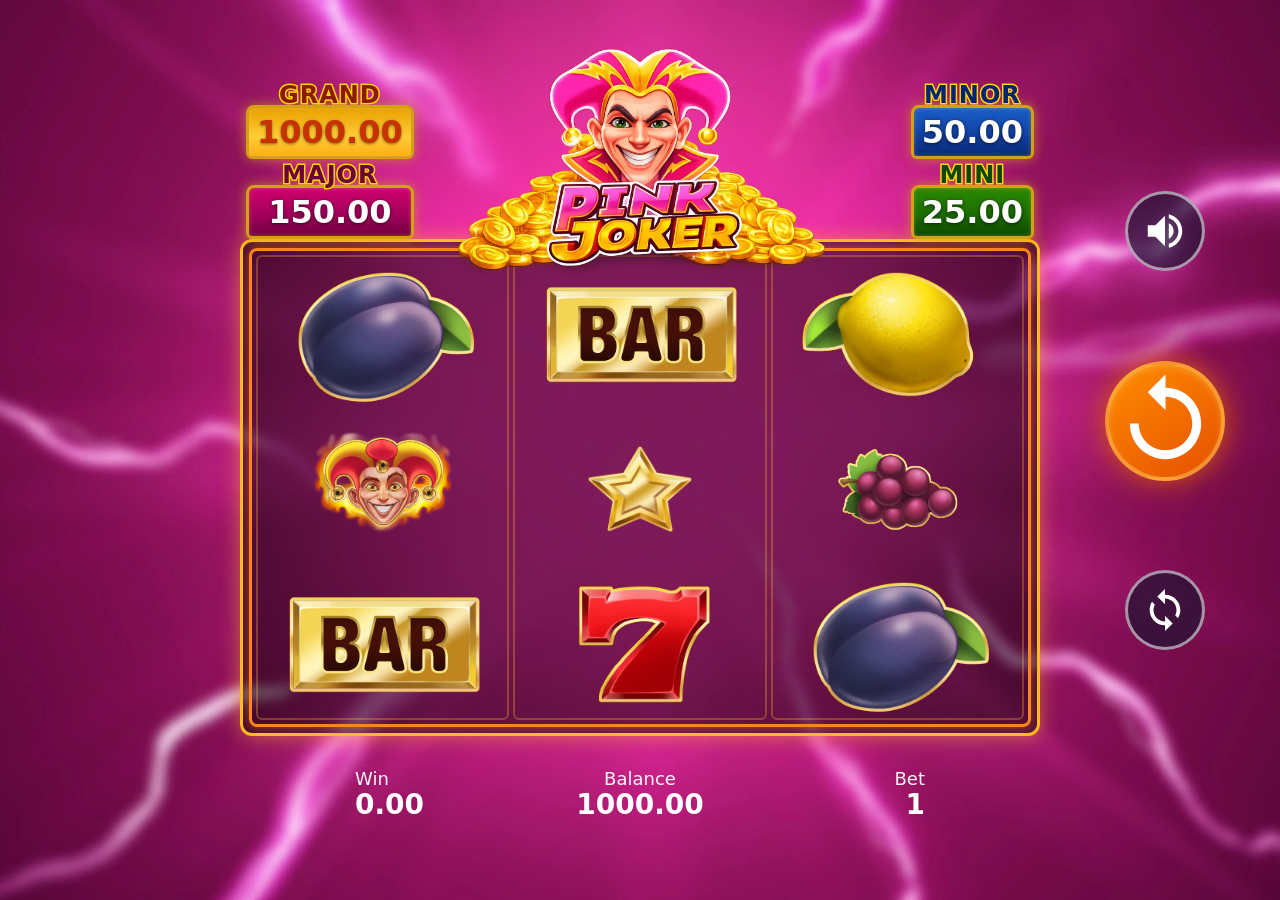
==== docs/index.html @ 160e94be "build game" ====
<!doctype html>
<html lang="en">
	<head>
		<meta charset="UTF-8">
		<meta name="viewport" content="width=device-width, initial-scale=1.0">
		<link rel="shortcut icon" href="./assets/img/favicon.ico">
		<title>Pink Joker</title>
		<script type="module" crossorigin="" src="./js/index.min.js?v=1780409234416"></script>
		<link rel="modulepreload" crossorigin="" href="./js/common.min.js?v=1780409234416">
		<link rel="stylesheet" crossorigin="" href="./css/index.min.css?v=1780409234416">
	</head>
	<body>
		<div class="wrapper">
			<main class="page">
				<div class="page__container">
					<div class="game">
						<!-- Main area: sidebar left + drum + sidebar right -->
						<div class="game__main">
							<!-- Left sidebar -->
							<div class="game__sidebar game__sidebar--left"></div>
							<!-- Drum + Jackpots above it -->
							<div class="game__field">
								<!-- Jackpots top row — same width as drum -->
								<div class="jackpots" id="jackpots">
									<div class="jackpots__wrap">
										<div class="jackpot jackpot--grand">
											<span class="jackpot__label">GRAND</span>
											<span class="jackpot__value">1000.00</span>
										</div>
										<div class="jackpot jackpot--major">
											<span class="jackpot__label">MAJOR</span>
											<span class="jackpot__value">150.00</span>
										</div>
									</div>
									<div class="logo">
										<img alt="Game logo" fetchpriority="high" src="./assets/img/logo.webp">
									</div>
									<div class="jackpots__wrap">
										<div class="jackpot jackpot--minor">
											<span class="jackpot__label">MINOR</span>
											<span class="jackpot__value">50.00</span>
										</div>
										<div class="jackpot jackpot--mini">
											<span class="jackpot__label">MINI</span>
											<span class="jackpot__value">25.00</span>
										</div>
									</div>
								</div>
								<div class="drum">
									<!-- Center win-line highlight overlay -->
									<div class="drum__payline"></div>
									<div class="drum__spinner">
										<div class="drum__column">
											<div class="drum__image">
												<img alt="Icon game" src="./assets/img/icon/icon-1.webp">
											</div>
											<div class="drum__image">
												<img alt="Icon game" src="./assets/img/icon/icon-2.webp">
											</div>
											<div class="drum__image">
												<img alt="Icon game" src="./assets/img/icon/icon-3.webp">
											</div>
										</div>
										<div class="drum__column">
											<div class="drum__image">
												<img alt="Icon game" src="./assets/img/icon/icon-5.webp">
											</div>
											<div class="drum__image">
												<img alt="Icon game" src="./assets/img/icon/icon-6.webp">
											</div>
											<div class="drum__image">
												<img alt="Icon game" src="./assets/img/icon/icon-7.webp">
											</div>
										</div>
										<div class="drum__column">
											<div class="drum__image">
												<img alt="Icon game" src="./assets/img/icon/icon-1.webp">
											</div>
											<div class="drum__image">
												<img alt="Icon game" src="./assets/img/icon/icon-2.webp">
											</div>
											<div class="drum__image">
												<img alt="Icon game" src="./assets/img/icon/icon-3.webp">
											</div>
										</div>
									</div>
								</div>
							</div>
							<!-- Right sidebar -->
							<div class="game__sidebar game__sidebar--right">
								<a href="#" class="side-btn side-btn--sound menu__sound">
									<span class="side-btn__icon side-btn__icon--sound"></span>
								</a>
								<a href="#" class="side-btn side-btn--turbo menu__button-spin">
									<span class="side-btn__icon side-btn__icon--turbo"></span>
								</a>
								<a href="#" class="side-btn side-btn--auto menu__button-auto">
									<span class="side-btn__icon side-btn__icon--auto"></span>
								</a>
							</div>
						</div>
						<!-- Bottom info bar -->
						<div class="menu">
							<div class="menu__info-block">
								<span class="menu__info-label">Win</span>
								<span class="menu__info-value menu__info-win">
									<span class="number">0.00</span>
								</span>
							</div>
							<div class="menu__info-block menu__info-block--center">
								<span class="menu__info-label">Balance</span>
								<span class="menu__info-value menu__info">
									<span class="number">1000.00</span>
								</span>
							</div>
							<div class="menu__info-block">
								<span class="menu__info-label">Bet</span>
								<span class="menu__info-value menu__bet-value">
									<span class="number">1.00n</span>
								</span>
							</div>
							<!-- Hidden element needed by JS for showCTA -->
							<div class="menu__bottom hidden"></div>
						</div>
					</div>
					<div class="popup">
						<div class="popup__overlay"></div>
						<div class="popup__content">
							<div class="popup__inner">
								<h2 class="popup__title">Congratulations!</h2>
								<p class="popup__text">Ready to continue playing?</p>
								<a class="cta-button" href="#">Download Now</a>
							</div>
						</div>
					</div>
				</div>
			</main>
		</div>
		<div class="rotate-overlay">
			<div class="rotate-overlay__content">
				<svg xmlns="http://www.w3.org/2000/svg" viewbox="0 0 24 24" fill="none" stroke="currentColor" stroke-width="1.5">
					<rect x="4" y="2" width="16" height="20" rx="2"></rect>
					<path d="M12 18h.01"></path>
				</svg>
				<p>Please rotate your device to portrait mode</p>
			</div>
		</div>
	</body>
</html>
---- docs/css/index.min.css ----
*{padding:0;margin:0;border:0rem}*,*:before,*:after{box-sizing:border-box}*:before,*:after{display:inline-block}html,body{height:100%}body{line-height:1;scrollbar-gutter:stable;-ms-text-size-adjust:100%;-moz-text-size-adjust:100%;-webkit-text-size-adjust:100%;-webkit-font-smoothing:antialiased;-moz-osx-font-smoothing:grayscale}input,button,textarea{font-family:inherit;font-size:inherit;line-height:inherit;color:inherit;background-color:transparent}input,textarea{width:100%}label{display:inline-block}button,select,option{cursor:pointer}a{display:inline-block;color:inherit;text-decoration:none}ul li{list-style:none}img{max-width:100%;height:auto;vertical-align:middle}h1,h2,h3,h4,h5,h6{font-weight:inherit;font-size:inherit}address{font-style:normal}body{min-width:23.4375rem;color:#000;font-family:system-ui,-apple-system,BlinkMacSystemFont,Segoe UI,Roboto,sans-serif;font-size:1rem;background:#000}[data-fls-scrolllock] body{overflow:hidden;touch-action:none;overscroll-behavior:none}.wrapper{min-height:100%;display:flex;flex-direction:column;overflow:clip}.wrapper>main{flex:1 1 auto}.wrapper>*{min-width:0}.rotate-overlay{display:none;position:fixed;top:0;left:0;width:100%;height:100vh;height:100dvh;z-index:99999;background:#000;align-items:center;justify-content:center}.rotate-overlay__content{display:flex;flex-direction:column;align-items:center;gap:1.5rem;color:#fff;text-align:center;padding:1.25rem}.rotate-overlay__content svg{width:6.25rem;height:6.25rem;animation:rotate-hint 1.5s ease-in-out infinite alternate}.rotate-overlay__content p{font-size:2.5rem;max-width:36rem;line-height:1.4}@keyframes rotate-hint{0%{transform:rotate(0)}to{transform:rotate(-90deg)}}.page{background:linear-gradient(180deg,#3a1a6e,#5a2d91 40%,#6b35a8,#7a3fbf);background:url(../assets/img/bg.webp) center/cover no-repeat;min-height:100vh;min-height:100dvh;display:flex;flex-direction:column}.page__container{display:flex;align-items:center;justify-content:center;flex:1;padding:3.75rem 0 1.25rem}.game{width:100%;height:100vh;height:100dvh;height:100%;display:flex;flex-direction:column;position:relative;z-index:5}.game__main{flex:1;display:grid;grid-template-columns:max(12.5rem,200 / 1440 * 100vw) 1fr max(12.5rem,200 / 1440 * 100vw);gap:0;align-items:stretch;min-height:0}.game__sidebar{display:flex;flex-direction:column;align-items:center;justify-content:center;gap:max(1.25rem,20 / 1440 * 100vw);padding:max(1.25rem,20 / 1440 * 100vw)}.game__sidebar--right{justify-content:space-evenly;padding:max(1rem,16 / 1440 * 100vw) max(0.625rem,10 / 1440 * 100vw)}.game__field{display:flex;flex-direction:column;align-items:center;justify-content:center;padding:0;gap:0}.jackpots{display:flex;align-items:center;justify-content:space-between;row-gap:max(0.625rem,10 / 1440 * 100vw);max-width:50rem;width:100%;padding:0 max(0.375rem,6 / 1440 * 100vw) 0;position:relative}.jackpots__wrap{max-width:100%;display:flex;flex-direction:column;gap:1.625rem}.logo{display:flex;align-items:center;justify-content:center;position:absolute;bottom:-5%;left:50%;max-width:28.75rem;width:100%;height:100%;transform:translate(-50%);z-index:50}.logo img{width:100%;height:auto;display:block}.jackpot{flex:1;display:flex;flex-direction:column;align-items:center;min-width:0;max-width:13.75rem;width:100%;border:max(0.1875rem,3 / 1440 * 100vw) solid #d4a017;border-radius:max(0.5rem,8 / 1440 * 100vw) max(0.5rem,8 / 1440 * 100vw) max(0.375rem,6 / 1440 * 100vw) max(0.375rem,6 / 1440 * 100vw);box-shadow:0 0 max(0.75rem,12 / 1440 * 100vw) #d4a017b3,inset 0 0 max(0.25rem,4 / 1440 * 100vw) #ffd7644d;overflow:visible;position:relative;z-index:100}.jackpot__label{position:absolute;top:-55%;z-index:2;margin-top:max(-0.125rem,-2 / 1440 * 100vw);max-width:6.625rem;width:100%;text-align:center;font-size:max(1.5rem,24 / 1440 * 100vw);font-weight:900;text-transform:uppercase;letter-spacing:max(0.0625rem,1 / 1440 * 100vw);line-height:1.3;white-space:nowrap;color:inherit;-webkit-text-stroke:max(0.1875rem,3 / 1440 * 100vw) #ffd700;paint-order:stroke fill}.jackpot__value{width:100%;text-align:center;font-size:max(2rem,32 / 1440 * 100vw);font-weight:900;line-height:1;padding:max(0.5rem,8 / 1440 * 100vw)}.jackpot--grand{background:linear-gradient(180deg,#e8a000,#ffcd36 60%,#ffad14);justify-self:flex-start}.jackpot--grand .jackpot__label{color:#8b1a00}.jackpot--grand .jackpot__value{color:#c83200;text-shadow:0 max(0.0625rem,1 / 1440 * 100vw) max(0.1875rem,3 / 1440 * 100vw) rgba(0,0,0,.5)}.jackpot--major{background:linear-gradient(180deg,#d0006e,#a0005a 60%,#700040);justify-self:flex-start}.jackpot--major .jackpot__label{color:#6b003a}.jackpot--major .jackpot__value{color:#fff;text-shadow:0 max(0.0625rem,1 / 1440 * 100vw) max(0.25rem,4 / 1440 * 100vw) rgba(0,0,0,.6)}.jackpot--minor{background:linear-gradient(180deg,#1a5ec8,#1040a0 60%,#0a2878);justify-self:flex-end}.jackpot--minor .jackpot__label{color:#00247a}.jackpot--minor .jackpot__value{color:#fff;text-shadow:0 max(0.0625rem,1 / 1440 * 100vw) max(0.25rem,4 / 1440 * 100vw) rgba(0,0,0,.6)}.jackpot--mini{background:linear-gradient(180deg,#2a8a00,#1a6a00 60%,#0e4800);justify-self:flex-end}.jackpot--mini .jackpot__label{color:#0e4800}.jackpot--mini .jackpot__value{color:#fff;text-shadow:0 max(0.0625rem,1 / 1440 * 100vw) max(0.25rem,4 / 1440 * 100vw) rgba(0,0,0,.6)}.side-btn{width:max(5rem,80 / 1440 * 100vw);height:max(5rem,80 / 1440 * 100vw);border-radius:50%;background:#1e1432b3;border:max(0.1875rem,3 / 1440 * 100vw) solid rgba(255,255,255,.55);display:flex;flex-direction:column;align-items:center;justify-content:center;cursor:pointer;transition:all .2s ease;color:#fff;text-decoration:none;flex-shrink:0;position:relative}.side-btn:hover{transform:scale(1.08);border-color:#ffffffd9}.side-btn:active{transform:scale(.93)}.side-btn.disabled{opacity:.4;pointer-events:none}.side-btn__icon{display:block;width:max(2.875rem,46 / 1440 * 100vw);height:max(2.875rem,46 / 1440 * 100vw);background-size:contain;background-repeat:no-repeat;background-position:center}.side-btn__icon--menu{background-image:url("data:image/svg+xml,%3Csvg xmlns='http://www.w3.org/2000/svg' fill='white' viewBox='0 0 24 24'%3E%3Cpath d='M3 18h18v-2H3v2zm0-5h18v-2H3v2zm0-7v2h18V6H3z'/%3E%3C/svg%3E")}.side-btn__icon--sound{background-image:url("data:image/svg+xml,%3Csvg xmlns='http://www.w3.org/2000/svg' fill='white' viewBox='0 0 24 24'%3E%3Cpath d='M3 9v6h4l5 5V4L7 9H3zm13.5 3c0-1.77-1.02-3.29-2.5-4.03v8.05c1.48-.73 2.5-2.25 2.5-4.02zM14 3.23v2.06c2.89.86 5 3.54 5 6.71s-2.11 5.85-5 6.71v2.06c4.01-.91 7-4.49 7-8.77s-2.99-7.86-7-8.77z'/%3E%3C/svg%3E")}.side-btn__icon--auto{background-image:url("data: image/svg+xml, %3Csvg xmlns='http://www.w3.org/2000/svg' fill='white' viewBox='0 0 24 24' %3E%3Cpath d='M12 4V1L8 5l4 4V6c3.31 0 6 2.69 6 6 0 1.01-.25 1.97-.7 2.8l1.46 1.46C19.54 15.03 20 13.57 20 12c0-4.42-3.58-8-8-8zm0 14c-3.31 0-6-2.69-6-6 0-1.01.25-1.97.7-2.8L5.24 7.74C4.46 8.97 4 10.43 4 12c0 4.42 3.58 8 8 8v3l4-4-4-4v3z' /%3E%3C/svg%3E")}.side-btn__icon--turbo{background-image:url("data: image/svg+xml, %3Csvg xmlns='http://www.w3.org/2000/svg' fill='white' viewBox='0 0 24 24' %3E%3Cpath d='M12 4V1L8 5l4 4V6c3.31 0 6 2.69 6 6s-2.69 6-6 6-6-2.69-6-6H4c0 4.42 3.58 8 8 8s8-3.58 8-8-3.58-8-8-8z' /%3E%3C/svg%3E")}.side-btn__icon--settings{background-image:url("data:image/svg+xml,%3Csvg xmlns='http://www.w3.org/2000/svg' fill='white' viewBox='0 0 24 24'%3E%3Cpath d='M12 2C6.48 2 2 6.48 2 12s4.48 10 10 10 10-4.48 10-10S17.52 2 12 2zm0 18c-4.42 0-8-3.58-8-8s3.58-8 8-8 8 3.58 8 8-3.58 8-8 8zm0-14c-3.31 0-6 2.69-6 6s2.69 6 6 6 6-2.69 6-6-2.69-6-6-6zm0 10c-2.21 0-4-1.79-4-4s1.79-4 4-4 4 1.79 4 4-1.79 4-4 4z'/%3E%3C/svg%3E")}.side-btn__icon--play{background-image:url("data:image/svg+xml,%3Csvg xmlns='http://www.w3.org/2000/svg' viewBox='0 0 48 48'%3E%3Ccircle cx='24' cy='24' r='20' fill='none' stroke='white' stroke-width='3'/%3E%3Cpolygon fill='white' points='16,15 16,33 28,24'/%3E%3Cpolygon fill='white' points='26,15 26,33 38,24'/%3E%3C/svg%3E")}.side-btn--turbo{width:max(7.5rem,120 / 1440 * 100vw);height:max(7.5rem,120 / 1440 * 100vw);background:linear-gradient(145deg,#ff8c00,#e65000);border:max(0.25rem,4 / 1440 * 100vw) solid rgba(255,200,100,.5);box-shadow:0 0 max(1.5rem,24 / 1440 * 100vw) #e66400b3,0 0 max(3rem,48 / 1440 * 100vw) #e664004d,inset 0 max(0.1875rem,3 / 1440 * 100vw) max(0.375rem,6 / 1440 * 100vw) #ffc8644d}.side-btn--turbo:hover{box-shadow:0 0 max(2rem,32 / 1440 * 100vw) #ff8c00e6,0 0 max(3.75rem,60 / 1440 * 100vw) #ff8c0066}.side-btn--turbo .side-btn__icon--turbo{margin-top:0.3125rem;width:max(6.875rem,110 / 1440 * 100vw);height:max(6.875rem,110 / 1440 * 100vw)}.side-btn.sound-off .side-btn__icon--sound,.side-btn.menu__sound.sound-off .side-btn__icon--sound{background-image:url("data:image/svg+xml,%3Csvg xmlns='http://www.w3.org/2000/svg' fill='white' viewBox='0 0 24 24'%3E%3Cpath d='M16.5 12c0-1.77-1.02-3.29-2.5-4.03v2.21l2.45 2.45c.03-.2.05-.41.05-.63zm2.5 0c0 .94-.2 1.82-.54 2.64l1.51 1.51C20.63 14.91 21 13.5 21 12c0-4.28-2.99-7.86-7-8.77v2.06c2.89.86 5 3.54 5 6.71zM4.27 3L3 4.27 7.73 9H3v6h4l5 5v-6.73l4.25 4.25c-.67.52-1.42.93-2.25 1.18v2.06c1.38-.31 2.63-.95 3.69-1.81L19.73 21 21 19.73l-9-9L4.27 3zM12 4L9.91 6.09 12 8.18V4z'/%3E%3C/svg%3E")}.side-btn.sound-off,.side-btn.menu__sound.sound-off{opacity:.5}.drum{display:flex;align-items:center;justify-content:center;overflow:hidden;position:relative;max-width:50rem;width:100%;border:max(0.1875rem,3 / 1440 * 100vw) solid #ffb921;box-shadow:0 0 max(1.25rem,20 / 1440 * 100vw) #ffb92180,inset 0 0 max(0.625rem,10 / 1440 * 100vw) #ffb92133;padding:max(0.375rem,6 / 1440 * 100vw) max(0.375rem,6 / 1440 * 100vw);border-radius:max(0.75rem,12 / 1440 * 100vw)}.drum:after{position:absolute;content:"";top:0;left:0;width:100%;height:100%;background-color:#00000080}.drum__spinner{width:100%;height:100%;display:grid;grid-template-columns:repeat(3,1fr);position:relative;z-index:10;border:max(0.1875rem,3 / 1440 * 100vw) solid #fe851c;box-shadow:0 0 max(0.5rem,8 / 1440 * 100vw) #fe851c80;border-radius:max(0.5rem,8 / 1440 * 100vw);gap:max(0.25rem,4 / 1440 * 100vw);padding:max(0.25rem,4 / 1440 * 100vw)}.drum__column{position:relative;overflow:hidden;z-index:10;border:max(0.125rem,2 / 1440 * 100vw) solid rgba(255,185,33,.3);border-radius:max(0.375rem,6 / 1440 * 100vw);height:max(29.0625rem,465 / 1440 * 100vw)}.drum__strip{display:flex;flex-direction:column;will-change:transform;filter:blur(0);transition:filter .3s ease-in-out}.drum__strip.active{filter:blur(0.0625rem)}.drum__image{display:flex;align-items:center;justify-content:center;width:100%;height:max(9.6875rem,155 / 1440 * 100vw);flex-shrink:0;padding:max(0.5rem,8 / 1440 * 100vw);position:relative;z-index:3}.drum__image img{position:relative;z-index:3}.drum__image img{max-width:100%;max-height:100%;width:auto;height:auto;object-fit:contain}.menu{max-width:39.375rem;width:100%;margin:1.25rem auto 0;display:grid;grid-template-columns:1fr 1fr 1fr;align-items:flex-start;padding:max(0.875rem,14 / 1440 * 100vw) max(1.875rem,30 / 1440 * 100vw);color:#fff}.menu__info-block{display:flex;flex-direction:column;align-items:flex-start;gap:max(0.125rem,2 / 1440 * 100vw)}.menu__info-block:nth-child(2){align-items:center}.menu__info-block:nth-child(3){align-items:flex-end}.menu__info-label{font-size:max(1.125rem,18 / 1440 * 100vw);color:#fffffff2;letter-spacing:max(.0.3125rem,.5 / 1440 * 100vw)}.menu__info-value{font-size:max(1.75rem,28 / 1440 * 100vw);font-weight:700;color:#fff;line-height:1.1}.menu__bottom,.menu__bottom.hidden{display:none}.menu__button-spin,.menu__button-auto{transition:opacity .3s ease,filter .3s ease}.bigwin-animation{animation:pulse .3s ease-in-out infinite alternate}.smallwin-animation{animation:pulse .5s ease-in-out 2}@keyframes pulse{0%{box-shadow:0 0 max(0.5rem,8 / 1440 * 100vw) #ffb92180}to{box-shadow:0 0 max(2.5rem,40 / 1440 * 100vw) #ffd700e6,0 0 max(4.375rem,70 / 1440 * 100vw) #ffd70080}}.win-flash{position:absolute;width:max(1.25rem,20 / 1440 * 100vw);height:max(1.25rem,20 / 1440 * 100vw);background:radial-gradient(circle,rgb(255,255,255) 0%,rgba(255,215,0,.8) 50%,transparent 70%);border-radius:50%;pointer-events:none;animation:flash .6s ease-out forwards;z-index:100}@keyframes flash{0%{transform:scale(0);opacity:1}to{transform:scale(3);opacity:0}}.win-line-svg{opacity:0;transition:opacity .3s ease}.win-line-svg.visible{opacity:1}.win-line{fill:none;stroke:#fc0;stroke-width:max(0.375rem,6 / 1440 * 100vw);stroke-linecap:round;stroke-linejoin:round;filter:drop-shadow(0 0 max(0.5rem,8 / 1440 * 100vw) rgba(255,200,0,.8));animation:lineGlow .5s ease-in-out infinite alternate}.win-line-dot{fill:#fff;stroke:#fc0;stroke-width:max(0.1875rem,3 / 1440 * 100vw);filter:drop-shadow(0 0 max(0.375rem,6 / 1440 * 100vw) rgba(255,200,0,.9));animation:dotPulse .4s ease-in-out infinite alternate}@keyframes lineGlow{0%{stroke-width:max(0.3125rem,5 / 1440 * 100vw)}to{stroke-width:max(0.5rem,8 / 1440 * 100vw)}}@keyframes dotPulse{0%{r:6;opacity:.8}to{r:10;opacity:1}}.drum__image.dimmed{filter:brightness(.35);transition:filter .3s ease}.drum__image.winning{animation:wobble .4s ease-in-out infinite;filter:brightness(1.2) drop-shadow(0 0 max(0.625rem,10 / 1440 * 100vw) rgba(255,215,0,.9));z-index:20;position:relative}@keyframes wobble{0%{transform:rotate(0)}25%{transform:rotate(5deg)}50%{transform:rotate(0)}75%{transform:rotate(-5deg)}to{transform:rotate(0)}}.drum__image.win-border-animation{position:relative;z-index:20}.win-border-svg{opacity:0;transition:opacity .3s ease}.win-border-svg.active{opacity:1}@keyframes borderRotate{0%{stroke-dashoffset:0}to{stroke-dashoffset:-800}}@keyframes borderRotate2{0%{stroke-dashoffset:-400}to{stroke-dashoffset:-1200}}.paylines-svg{opacity:0;transition:opacity .3s ease}.paylines-svg.visible{opacity:1}.payline{fill:none;stroke:#ffb921;stroke-width:max(0.3125rem,5 / 1440 * 100vw);stroke-linecap:round;stroke-linejoin:round;filter:drop-shadow(0 0 max(0.25rem,4 / 1440 * 100vw) rgba(0,0,0,.5))}.payline-stroke{fill:none;stroke:#d53404;stroke-width:max(0.5625rem,9 / 1440 * 100vw);stroke-linecap:round;stroke-linejoin:round}.popup{position:fixed;top:0;left:0;width:100%;height:100%;z-index:1000;opacity:0;visibility:hidden;transition:opacity .5s ease,visibility .5s ease}.popup.show{opacity:1;visibility:visible}.popup.show .popup__overlay{opacity:1}.popup.show .popup__content{scale:1;opacity:1}.popup__overlay{position:absolute;inset:0;background:#000000a6;-webkit-backdrop-filter:blur(0.625rem);backdrop-filter:blur(0.625rem);opacity:0;transition:opacity .5s ease}.popup__content{position:absolute;top:50%;left:50%;transform:translate(-50%,-50%);scale:.7;opacity:0;transition:all .5s cubic-bezier(.68,-.55,.265,1.55);z-index:100}.popup__inner{background:linear-gradient(135deg,#9a1875,#ff37e4);border:max(0.25rem,4 / 1440 * 100vw) solid #ffd700;border-radius:max(1.875rem,30 / 1440 * 100vw);padding:max(3.125rem,50 / 1440 * 100vw) max(3.75rem,60 / 1440 * 100vw);text-align:center;box-shadow:0 max(1.25rem,20 / 1440 * 100vw) max(3.75rem,60 / 1440 * 100vw) #ffd7004d;display:flex;flex-direction:column;align-items:center}.popup__title{font-size:max(3rem,48 / 1440 * 100vw);font-weight:700;color:gold;margin-bottom:max(1.25rem,20 / 1440 * 100vw);text-transform:uppercase;letter-spacing:max(0.125rem,2 / 1440 * 100vw)}.popup__text{font-size:max(1.5rem,24 / 1440 * 100vw);font-weight:600;color:#fff;margin-bottom:max(2.5rem,40 / 1440 * 100vw)}.cta-button{background:linear-gradient(135deg,#1a6b1a,#28a428);color:#fff;padding:max(0.9375rem,15 / 1440 * 100vw) max(2.5rem,40 / 1440 * 100vw);font-size:max(1.375rem,22 / 1440 * 100vw);font-weight:700;border-radius:max(0.75rem,12 / 1440 * 100vw);border:max(0.125rem,2 / 1440 * 100vw) solid #6ddc00;text-align:center;animation:ctaPulse 1.5s ease-in-out infinite;text-decoration:none;display:inline-block}@keyframes ctaPulse{0%{transform:scale(1);box-shadow:0 0 #28a428b3}50%{transform:scale(1.05);box-shadow:0 0 1.25rem 0.625rem #28a4284d}to{transform:scale(1);box-shadow:0 0 #28a42800}}.confetti-canvas{position:fixed;inset:0;pointer-events:none;z-index:99;opacity:0;transition:opacity .3s ease}.popup.show .confetti-canvas{opacity:1}.confetti-canvas canvas{display:block}.bonus-coin{position:fixed;width:1.625rem;height:1.625rem;border-radius:50%;background:radial-gradient(circle at 35% 35%,#fff7a0,gold 40%,#b8860b);border:0.125rem solid #f5a623;box-shadow:0 0 0.625rem #ffd700e6,0 0 1.25rem #ffd70066;pointer-events:none;z-index:9999;transform:translate(-50%,-50%);animation:bonusCoinFly .8s cubic-bezier(.4,0,.2,1) forwards}@keyframes bonusCoinFly{0%{transform:translate(-50%,-50%) rotate(0) scale(1.2);opacity:1}80%{opacity:1;transform:translate(calc(-50% + var(--tx)),calc(-50% + var(--ty))) rotate(var(--rotate)) scale(.8)}to{transform:translate(calc(-50% + var(--tx)),calc(-50% + var(--ty))) rotate(var(--rotate)) scale(0);opacity:0}}.balance-flash{animation:balanceFlash .3s ease-out}@keyframes balanceFlash{0%{transform:scale(1);color:#fff}50%{transform:scale(1.25);color:gold;text-shadow:0 0 1rem rgb(255,215,0)}to{transform:scale(1);color:#fff}}@media not (max-width:90em){[class*=__container]{padding-left:0.9375rem}[class*=__container]{padding-right:0.9375rem}}@media (max-width:61.99875em){.game__main{grid-template-columns:max(7.5rem,120 / 1440 * 100vw) 1fr max(7.5rem,120 / 1440 * 100vw)}.game__sidebar{padding:0.625rem}}@media (max-width:47.99875em){.page__container{padding:0 0.9375rem}.game__main{display:flex;flex-direction:column;gap:0.9375rem}.game__sidebar{align-items:center;flex-direction:row}.game__sidebar--right{padding:0.625rem 0.375rem}.jackpots{gap:0.1875rem;padding:0 0.1875rem}.logo{max-width:max(18.75rem,300 / 1440 * 100vw);bottom:0}.jackpot{border-width:0.125rem;border-radius:0.375rem 0.375rem 0.25rem 0.25rem}.jackpot__label{font-size:0.75rem;-webkit-text-stroke:0.09375rem #ffd700}.jackpot__value{font-size:0.875rem;padding:0.5rem 0.25rem 0.375rem}.side-btn{width:3rem;height:3rem;border-width:0.125rem}.side-btn__icon{width:1.75rem;height:1.75rem}.side-btn--turbo{width:4.5rem;height:4.5rem;border-width:0.1875rem}.side-btn--turbo .side-btn__icon--turbo{width:3rem;height:3rem}.drum{padding:0.1875rem;border-width:0.125rem;border-radius:0.5rem}.drum__spinner{border-width:0.125rem;border-radius:0.375rem;gap:0.125rem;padding:0.125rem}.drum__column{height:18.75rem;border-width:0.0625rem;border-radius:0.25rem}.drum__image{height:6.25rem;padding:0}.menu{padding:0.625rem 1rem;margin-top:0}.menu__info-block{gap:0.0625rem}.menu__info-label{font-size:1rem}.menu__info-value{font-size:1.125rem}.win-flash{width:1.25rem;height:1.25rem}.popup__inner{padding:2.5rem 1.875rem;border-radius:1.25rem;border-width:0.1875rem}.popup__title{font-size:1.5rem;margin-bottom:0.9375rem}.popup__text{font-size:1rem;margin-bottom:1.875rem}.cta-button{padding:0.9375rem 1.875rem;font-size:1.125rem;border-radius:0.625rem}}@media (max-height:45em){.game__main{gap:0.3125rem}}@media (orientation:landscape)and (max-height:31.25rem)and (max-width:47.99875em){.wrapper{display:none}.rotate-overlay{display:flex;overflow:hidden;touch-action:none;overscroll-behavior:none}}@media (not (max-width:23.4375em))and (max-width:90em){[class*=__container]{padding-left:clamp(0.9375rem,0.9375rem + 0vw,0.9375rem)}[class*=__container]{padding-right:clamp(0.9375rem,0.9375rem + 0vw,0.9375rem)}}@media (max-width:23.4375em){[class*=__container]{padding-left:0.9375rem}[class*=__container]{padding-right:0.9375rem}}
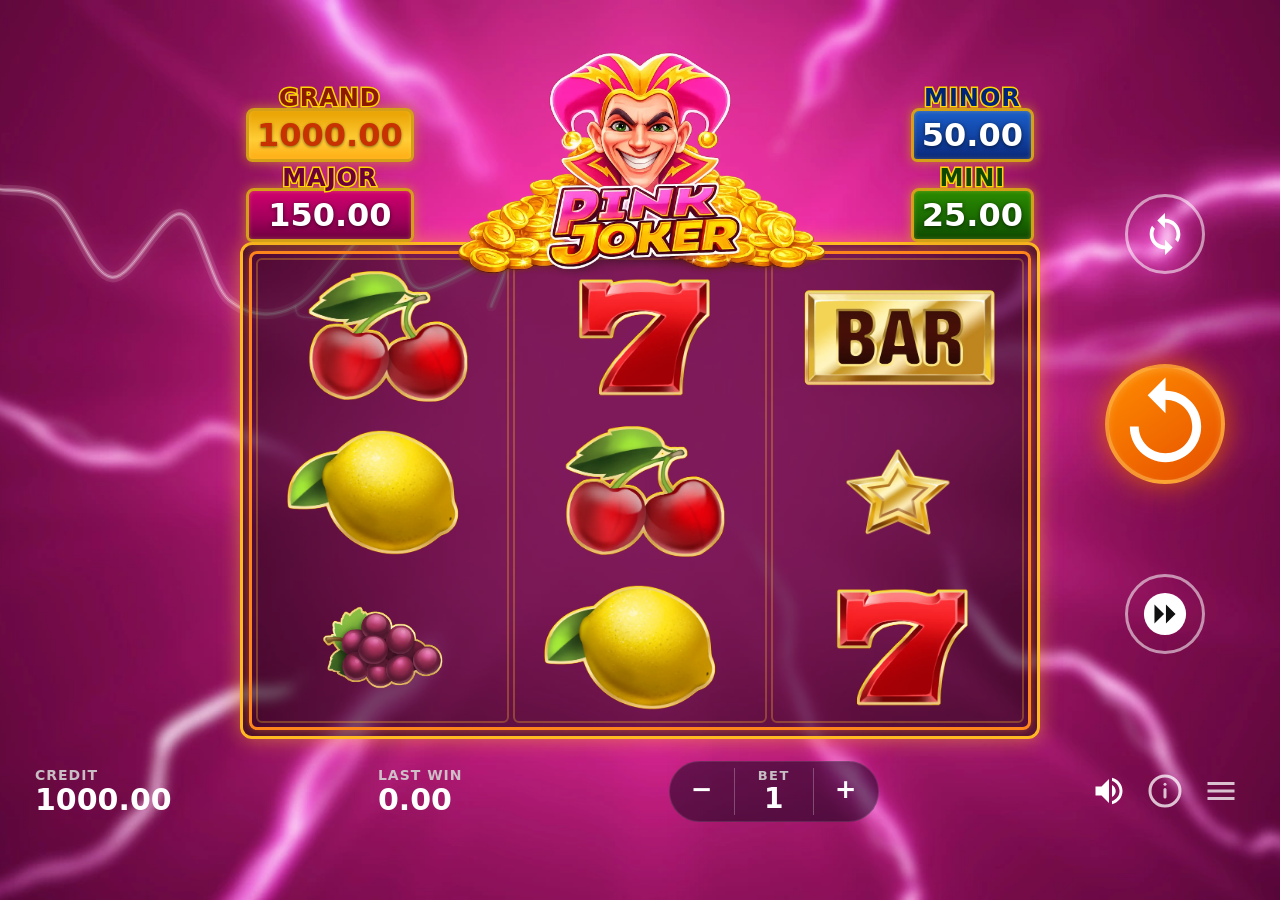
==== commit 8cf286da: "fix after test" ====
--- a/docs/index.html
+++ b/docs/index.html
@@ -5,9 +5,9 @@
 		<meta name="viewport" content="width=device-width, initial-scale=1.0">
 		<link rel="shortcut icon" href="./assets/img/favicon.ico">
 		<title>Pink Joker</title>
-		<script type="module" crossorigin="" src="./js/index.min.js?v=1780409234416"></script>
-		<link rel="modulepreload" crossorigin="" href="./js/common.min.js?v=1780409234416">
-		<link rel="stylesheet" crossorigin="" href="./css/index.min.css?v=1780409234416">
+		<script type="module" crossorigin="" src="./js/index.min.js?v=1780492502734"></script>
+		<link rel="modulepreload" crossorigin="" href="./js/common.min.js?v=1780492502734">
+		<link rel="stylesheet" crossorigin="" href="./css/index.min.css?v=1780492502734">
 	</head>
 	<body>
 		<div class="wrapper">
@@ -88,36 +88,51 @@
 							</div>
 							<!-- Right sidebar -->
 							<div class="game__sidebar game__sidebar--right">
-								<a href="#" class="side-btn side-btn--sound menu__sound">
-									<span class="side-btn__icon side-btn__icon--sound"></span>
+								<a href="#" class="side-btn side-btn--autoplay menu__button-autoplay">
+									<span class="side-btn__icon side-btn__icon--autoplay"></span>
 								</a>
 								<a href="#" class="side-btn side-btn--turbo menu__button-spin">
 									<span class="side-btn__icon side-btn__icon--turbo"></span>
 								</a>
-								<a href="#" class="side-btn side-btn--auto menu__button-auto">
-									<span class="side-btn__icon side-btn__icon--auto"></span>
+								<a href="#" class="side-btn side-btn--fast menu__button-auto">
+									<span class="side-btn__icon side-btn__icon--fast"></span>
 								</a>
 							</div>
 						</div>
 						<!-- Bottom info bar -->
 						<div class="menu">
 							<div class="menu__info-block">
-								<span class="menu__info-label">Win</span>
+								<span class="menu__info-label">CREDIT</span>
+								<span class="menu__info-value menu__info">
+									<span class="number">1000.00</span>
+								</span>
+							</div>
+							<div class="menu__info-block last-win" data-fls-dynamic=".game__main, 767.98, first">
+								<span class="menu__info-label">LAST WIN</span>
 								<span class="menu__info-value menu__info-win">
 									<span class="number">0.00</span>
 								</span>
 							</div>
-							<div class="menu__info-block menu__info-block--center">
-								<span class="menu__info-label">Balance</span>
-								<span class="menu__info-value menu__info">
-									<span class="number">1000.00</span>
-								</span>
+							<div class="menu__bet-control" data-fls-dynamic=".game__main, 767.98, last">
+								<button class="menu__bet-arrow menu__button-arrow reduce" aria-label="Decrease bet">−</button>
+								<div class="menu__bet-center">
+									<span class="menu__info-label">BET</span>
+									<span class="menu__info-value menu__bet-value">
+										<span class="number">1.00</span>
+									</span>
+								</div>
+								<button class="menu__bet-arrow menu__button-arrow increase" aria-label="Increase bet">+</button>
 							</div>
-							<div class="menu__info-block">
-								<span class="menu__info-label">Bet</span>
-								<span class="menu__info-value menu__bet-value">
-									<span class="number">1.00n</span>
-								</span>
+							<div class="menu__actions">
+								<a href="#" class="menu__sound-btn menu__sound side-btn side-btn--sound">
+									<span class="side-btn__icon side-btn__icon--sound"></span>
+								</a>
+								<button class="menu__action-btn" disabled aria-label="Info">
+									<span class="menu__action-icon menu__action-icon--info"></span>
+								</button>
+								<button class="menu__action-btn" disabled aria-label="Menu">
+									<span class="menu__action-icon menu__action-icon--hamburger"></span>
+								</button>
 							</div>
 							<!-- Hidden element needed by JS for showCTA -->
 							<div class="menu__bottom hidden"></div>
--- a/docs/css/index.min.css
+++ b/docs/css/index.min.css
@@ -1 +1 @@
-*{padding:0;margin:0;border:0rem}*,*:before,*:after{box-sizing:border-box}*:before,*:after{display:inline-block}html,body{height:100%}body{line-height:1;scrollbar-gutter:stable;-ms-text-size-adjust:100%;-moz-text-size-adjust:100%;-webkit-text-size-adjust:100%;-webkit-font-smoothing:antialiased;-moz-osx-font-smoothing:grayscale}input,button,textarea{font-family:inherit;font-size:inherit;line-height:inherit;color:inherit;background-color:transparent}input,textarea{width:100%}label{display:inline-block}button,select,option{cursor:pointer}a{display:inline-block;color:inherit;text-decoration:none}ul li{list-style:none}img{max-width:100%;height:auto;vertical-align:middle}h1,h2,h3,h4,h5,h6{font-weight:inherit;font-size:inherit}address{font-style:normal}body{min-width:23.4375rem;color:#000;font-family:system-ui,-apple-system,BlinkMacSystemFont,Segoe UI,Roboto,sans-serif;font-size:1rem;background:#000}[data-fls-scrolllock] body{overflow:hidden;touch-action:none;overscroll-behavior:none}.wrapper{min-height:100%;display:flex;flex-direction:column;overflow:clip}.wrapper>main{flex:1 1 auto}.wrapper>*{min-width:0}.rotate-overlay{display:none;position:fixed;top:0;left:0;width:100%;height:100vh;height:100dvh;z-index:99999;background:#000;align-items:center;justify-content:center}.rotate-overlay__content{display:flex;flex-direction:column;align-items:center;gap:1.5rem;color:#fff;text-align:center;padding:1.25rem}.rotate-overlay__content svg{width:6.25rem;height:6.25rem;animation:rotate-hint 1.5s ease-in-out infinite alternate}.rotate-overlay__content p{font-size:2.5rem;max-width:36rem;line-height:1.4}@keyframes rotate-hint{0%{transform:rotate(0)}to{transform:rotate(-90deg)}}.page{background:linear-gradient(180deg,#3a1a6e,#5a2d91 40%,#6b35a8,#7a3fbf);background:url(../assets/img/bg.webp) center/cover no-repeat;min-height:100vh;min-height:100dvh;display:flex;flex-direction:column}.page__container{display:flex;align-items:center;justify-content:center;flex:1;padding:3.75rem 0 1.25rem}.game{width:100%;height:100vh;height:100dvh;height:100%;display:flex;flex-direction:column;position:relative;z-index:5}.game__main{flex:1;display:grid;grid-template-columns:max(12.5rem,200 / 1440 * 100vw) 1fr max(12.5rem,200 / 1440 * 100vw);gap:0;align-items:stretch;min-height:0}.game__sidebar{display:flex;flex-direction:column;align-items:center;justify-content:center;gap:max(1.25rem,20 / 1440 * 100vw);padding:max(1.25rem,20 / 1440 * 100vw)}.game__sidebar--right{justify-content:space-evenly;padding:max(1rem,16 / 1440 * 100vw) max(0.625rem,10 / 1440 * 100vw)}.game__field{display:flex;flex-direction:column;align-items:center;justify-content:center;padding:0;gap:0}.jackpots{display:flex;align-items:center;justify-content:space-between;row-gap:max(0.625rem,10 / 1440 * 100vw);max-width:50rem;width:100%;padding:0 max(0.375rem,6 / 1440 * 100vw) 0;position:relative}.jackpots__wrap{max-width:100%;display:flex;flex-direction:column;gap:1.625rem}.logo{display:flex;align-items:center;justify-content:center;position:absolute;bottom:-5%;left:50%;max-width:28.75rem;width:100%;height:100%;transform:translate(-50%);z-index:50}.logo img{width:100%;height:auto;display:block}.jackpot{flex:1;display:flex;flex-direction:column;align-items:center;min-width:0;max-width:13.75rem;width:100%;border:max(0.1875rem,3 / 1440 * 100vw) solid #d4a017;border-radius:max(0.5rem,8 / 1440 * 100vw) max(0.5rem,8 / 1440 * 100vw) max(0.375rem,6 / 1440 * 100vw) max(0.375rem,6 / 1440 * 100vw);box-shadow:0 0 max(0.75rem,12 / 1440 * 100vw) #d4a017b3,inset 0 0 max(0.25rem,4 / 1440 * 100vw) #ffd7644d;overflow:visible;position:relative;z-index:100}.jackpot__label{position:absolute;top:-55%;z-index:2;margin-top:max(-0.125rem,-2 / 1440 * 100vw);max-width:6.625rem;width:100%;text-align:center;font-size:max(1.5rem,24 / 1440 * 100vw);font-weight:900;text-transform:uppercase;letter-spacing:max(0.0625rem,1 / 1440 * 100vw);line-height:1.3;white-space:nowrap;color:inherit;-webkit-text-stroke:max(0.1875rem,3 / 1440 * 100vw) #ffd700;paint-order:stroke fill}.jackpot__value{width:100%;text-align:center;font-size:max(2rem,32 / 1440 * 100vw);font-weight:900;line-height:1;padding:max(0.5rem,8 / 1440 * 100vw)}.jackpot--grand{background:linear-gradient(180deg,#e8a000,#ffcd36 60%,#ffad14);justify-self:flex-start}.jackpot--grand .jackpot__label{color:#8b1a00}.jackpot--grand .jackpot__value{color:#c83200;text-shadow:0 max(0.0625rem,1 / 1440 * 100vw) max(0.1875rem,3 / 1440 * 100vw) rgba(0,0,0,.5)}.jackpot--major{background:linear-gradient(180deg,#d0006e,#a0005a 60%,#700040);justify-self:flex-start}.jackpot--major .jackpot__label{color:#6b003a}.jackpot--major .jackpot__value{color:#fff;text-shadow:0 max(0.0625rem,1 / 1440 * 100vw) max(0.25rem,4 / 1440 * 100vw) rgba(0,0,0,.6)}.jackpot--minor{background:linear-gradient(180deg,#1a5ec8,#1040a0 60%,#0a2878);justify-self:flex-end}.jackpot--minor .jackpot__label{color:#00247a}.jackpot--minor .jackpot__value{color:#fff;text-shadow:0 max(0.0625rem,1 / 1440 * 100vw) max(0.25rem,4 / 1440 * 100vw) rgba(0,0,0,.6)}.jackpot--mini{background:linear-gradient(180deg,#2a8a00,#1a6a00 60%,#0e4800);justify-self:flex-end}.jackpot--mini .jackpot__label{color:#0e4800}.jackpot--mini .jackpot__value{color:#fff;text-shadow:0 max(0.0625rem,1 / 1440 * 100vw) max(0.25rem,4 / 1440 * 100vw) rgba(0,0,0,.6)}.side-btn{width:max(5rem,80 / 1440 * 100vw);height:max(5rem,80 / 1440 * 100vw);border-radius:50%;background:#1e1432b3;border:max(0.1875rem,3 / 1440 * 100vw) solid rgba(255,255,255,.55);display:flex;flex-direction:column;align-items:center;justify-content:center;cursor:pointer;transition:all .2s ease;color:#fff;text-decoration:none;flex-shrink:0;position:relative}.side-btn:hover{transform:scale(1.08);border-color:#ffffffd9}.side-btn:active{transform:scale(.93)}.side-btn.disabled{opacity:.4;pointer-events:none}.side-btn__icon{display:block;width:max(2.875rem,46 / 1440 * 100vw);height:max(2.875rem,46 / 1440 * 100vw);background-size:contain;background-repeat:no-repeat;background-position:center}.side-btn__icon--menu{background-image:url("data:image/svg+xml,%3Csvg xmlns='http://www.w3.org/2000/svg' fill='white' viewBox='0 0 24 24'%3E%3Cpath d='M3 18h18v-2H3v2zm0-5h18v-2H3v2zm0-7v2h18V6H3z'/%3E%3C/svg%3E")}.side-btn__icon--sound{background-image:url("data:image/svg+xml,%3Csvg xmlns='http://www.w3.org/2000/svg' fill='white' viewBox='0 0 24 24'%3E%3Cpath d='M3 9v6h4l5 5V4L7 9H3zm13.5 3c0-1.77-1.02-3.29-2.5-4.03v8.05c1.48-.73 2.5-2.25 2.5-4.02zM14 3.23v2.06c2.89.86 5 3.54 5 6.71s-2.11 5.85-5 6.71v2.06c4.01-.91 7-4.49 7-8.77s-2.99-7.86-7-8.77z'/%3E%3C/svg%3E")}.side-btn__icon--auto{background-image:url("data: image/svg+xml, %3Csvg xmlns='http://www.w3.org/2000/svg' fill='white' viewBox='0 0 24 24' %3E%3Cpath d='M12 4V1L8 5l4 4V6c3.31 0 6 2.69 6 6 0 1.01-.25 1.97-.7 2.8l1.46 1.46C19.54 15.03 20 13.57 20 12c0-4.42-3.58-8-8-8zm0 14c-3.31 0-6-2.69-6-6 0-1.01.25-1.97.7-2.8L5.24 7.74C4.46 8.97 4 10.43 4 12c0 4.42 3.58 8 8 8v3l4-4-4-4v3z' /%3E%3C/svg%3E")}.side-btn__icon--turbo{background-image:url("data: image/svg+xml, %3Csvg xmlns='http://www.w3.org/2000/svg' fill='white' viewBox='0 0 24 24' %3E%3Cpath d='M12 4V1L8 5l4 4V6c3.31 0 6 2.69 6 6s-2.69 6-6 6-6-2.69-6-6H4c0 4.42 3.58 8 8 8s8-3.58 8-8-3.58-8-8-8z' /%3E%3C/svg%3E")}.side-btn__icon--settings{background-image:url("data:image/svg+xml,%3Csvg xmlns='http://www.w3.org/2000/svg' fill='white' viewBox='0 0 24 24'%3E%3Cpath d='M12 2C6.48 2 2 6.48 2 12s4.48 10 10 10 10-4.48 10-10S17.52 2 12 2zm0 18c-4.42 0-8-3.58-8-8s3.58-8 8-8 8 3.58 8 8-3.58 8-8 8zm0-14c-3.31 0-6 2.69-6 6s2.69 6 6 6 6-2.69 6-6-2.69-6-6-6zm0 10c-2.21 0-4-1.79-4-4s1.79-4 4-4 4 1.79 4 4-1.79 4-4 4z'/%3E%3C/svg%3E")}.side-btn__icon--play{background-image:url("data:image/svg+xml,%3Csvg xmlns='http://www.w3.org/2000/svg' viewBox='0 0 48 48'%3E%3Ccircle cx='24' cy='24' r='20' fill='none' stroke='white' stroke-width='3'/%3E%3Cpolygon fill='white' points='16,15 16,33 28,24'/%3E%3Cpolygon fill='white' points='26,15 26,33 38,24'/%3E%3C/svg%3E")}.side-btn--turbo{width:max(7.5rem,120 / 1440 * 100vw);height:max(7.5rem,120 / 1440 * 100vw);background:linear-gradient(145deg,#ff8c00,#e65000);border:max(0.25rem,4 / 1440 * 100vw) solid rgba(255,200,100,.5);box-shadow:0 0 max(1.5rem,24 / 1440 * 100vw) #e66400b3,0 0 max(3rem,48 / 1440 * 100vw) #e664004d,inset 0 max(0.1875rem,3 / 1440 * 100vw) max(0.375rem,6 / 1440 * 100vw) #ffc8644d}.side-btn--turbo:hover{box-shadow:0 0 max(2rem,32 / 1440 * 100vw) #ff8c00e6,0 0 max(3.75rem,60 / 1440 * 100vw) #ff8c0066}.side-btn--turbo .side-btn__icon--turbo{margin-top:0.3125rem;width:max(6.875rem,110 / 1440 * 100vw);height:max(6.875rem,110 / 1440 * 100vw)}.side-btn.sound-off .side-btn__icon--sound,.side-btn.menu__sound.sound-off .side-btn__icon--sound{background-image:url("data:image/svg+xml,%3Csvg xmlns='http://www.w3.org/2000/svg' fill='white' viewBox='0 0 24 24'%3E%3Cpath d='M16.5 12c0-1.77-1.02-3.29-2.5-4.03v2.21l2.45 2.45c.03-.2.05-.41.05-.63zm2.5 0c0 .94-.2 1.82-.54 2.64l1.51 1.51C20.63 14.91 21 13.5 21 12c0-4.28-2.99-7.86-7-8.77v2.06c2.89.86 5 3.54 5 6.71zM4.27 3L3 4.27 7.73 9H3v6h4l5 5v-6.73l4.25 4.25c-.67.52-1.42.93-2.25 1.18v2.06c1.38-.31 2.63-.95 3.69-1.81L19.73 21 21 19.73l-9-9L4.27 3zM12 4L9.91 6.09 12 8.18V4z'/%3E%3C/svg%3E")}.side-btn.sound-off,.side-btn.menu__sound.sound-off{opacity:.5}.drum{display:flex;align-items:center;justify-content:center;overflow:hidden;position:relative;max-width:50rem;width:100%;border:max(0.1875rem,3 / 1440 * 100vw) solid #ffb921;box-shadow:0 0 max(1.25rem,20 / 1440 * 100vw) #ffb92180,inset 0 0 max(0.625rem,10 / 1440 * 100vw) #ffb92133;padding:max(0.375rem,6 / 1440 * 100vw) max(0.375rem,6 / 1440 * 100vw);border-radius:max(0.75rem,12 / 1440 * 100vw)}.drum:after{position:absolute;content:"";top:0;left:0;width:100%;height:100%;background-color:#00000080}.drum__spinner{width:100%;height:100%;display:grid;grid-template-columns:repeat(3,1fr);position:relative;z-index:10;border:max(0.1875rem,3 / 1440 * 100vw) solid #fe851c;box-shadow:0 0 max(0.5rem,8 / 1440 * 100vw) #fe851c80;border-radius:max(0.5rem,8 / 1440 * 100vw);gap:max(0.25rem,4 / 1440 * 100vw);padding:max(0.25rem,4 / 1440 * 100vw)}.drum__column{position:relative;overflow:hidden;z-index:10;border:max(0.125rem,2 / 1440 * 100vw) solid rgba(255,185,33,.3);border-radius:max(0.375rem,6 / 1440 * 100vw);height:max(29.0625rem,465 / 1440 * 100vw)}.drum__strip{display:flex;flex-direction:column;will-change:transform;filter:blur(0);transition:filter .3s ease-in-out}.drum__strip.active{filter:blur(0.0625rem)}.drum__image{display:flex;align-items:center;justify-content:center;width:100%;height:max(9.6875rem,155 / 1440 * 100vw);flex-shrink:0;padding:max(0.5rem,8 / 1440 * 100vw);position:relative;z-index:3}.drum__image img{position:relative;z-index:3}.drum__image img{max-width:100%;max-height:100%;width:auto;height:auto;object-fit:contain}.menu{max-width:39.375rem;width:100%;margin:1.25rem auto 0;display:grid;grid-template-columns:1fr 1fr 1fr;align-items:flex-start;padding:max(0.875rem,14 / 1440 * 100vw) max(1.875rem,30 / 1440 * 100vw);color:#fff}.menu__info-block{display:flex;flex-direction:column;align-items:flex-start;gap:max(0.125rem,2 / 1440 * 100vw)}.menu__info-block:nth-child(2){align-items:center}.menu__info-block:nth-child(3){align-items:flex-end}.menu__info-label{font-size:max(1.125rem,18 / 1440 * 100vw);color:#fffffff2;letter-spacing:max(.0.3125rem,.5 / 1440 * 100vw)}.menu__info-value{font-size:max(1.75rem,28 / 1440 * 100vw);font-weight:700;color:#fff;line-height:1.1}.menu__bottom,.menu__bottom.hidden{display:none}.menu__button-spin,.menu__button-auto{transition:opacity .3s ease,filter .3s ease}.bigwin-animation{animation:pulse .3s ease-in-out infinite alternate}.smallwin-animation{animation:pulse .5s ease-in-out 2}@keyframes pulse{0%{box-shadow:0 0 max(0.5rem,8 / 1440 * 100vw) #ffb92180}to{box-shadow:0 0 max(2.5rem,40 / 1440 * 100vw) #ffd700e6,0 0 max(4.375rem,70 / 1440 * 100vw) #ffd70080}}.win-flash{position:absolute;width:max(1.25rem,20 / 1440 * 100vw);height:max(1.25rem,20 / 1440 * 100vw);background:radial-gradient(circle,rgb(255,255,255) 0%,rgba(255,215,0,.8) 50%,transparent 70%);border-radius:50%;pointer-events:none;animation:flash .6s ease-out forwards;z-index:100}@keyframes flash{0%{transform:scale(0);opacity:1}to{transform:scale(3);opacity:0}}.win-line-svg{opacity:0;transition:opacity .3s ease}.win-line-svg.visible{opacity:1}.win-line{fill:none;stroke:#fc0;stroke-width:max(0.375rem,6 / 1440 * 100vw);stroke-linecap:round;stroke-linejoin:round;filter:drop-shadow(0 0 max(0.5rem,8 / 1440 * 100vw) rgba(255,200,0,.8));animation:lineGlow .5s ease-in-out infinite alternate}.win-line-dot{fill:#fff;stroke:#fc0;stroke-width:max(0.1875rem,3 / 1440 * 100vw);filter:drop-shadow(0 0 max(0.375rem,6 / 1440 * 100vw) rgba(255,200,0,.9));animation:dotPulse .4s ease-in-out infinite alternate}@keyframes lineGlow{0%{stroke-width:max(0.3125rem,5 / 1440 * 100vw)}to{stroke-width:max(0.5rem,8 / 1440 * 100vw)}}@keyframes dotPulse{0%{r:6;opacity:.8}to{r:10;opacity:1}}.drum__image.dimmed{filter:brightness(.35);transition:filter .3s ease}.drum__image.winning{animation:wobble .4s ease-in-out infinite;filter:brightness(1.2) drop-shadow(0 0 max(0.625rem,10 / 1440 * 100vw) rgba(255,215,0,.9));z-index:20;position:relative}@keyframes wobble{0%{transform:rotate(0)}25%{transform:rotate(5deg)}50%{transform:rotate(0)}75%{transform:rotate(-5deg)}to{transform:rotate(0)}}.drum__image.win-border-animation{position:relative;z-index:20}.win-border-svg{opacity:0;transition:opacity .3s ease}.win-border-svg.active{opacity:1}@keyframes borderRotate{0%{stroke-dashoffset:0}to{stroke-dashoffset:-800}}@keyframes borderRotate2{0%{stroke-dashoffset:-400}to{stroke-dashoffset:-1200}}.paylines-svg{opacity:0;transition:opacity .3s ease}.paylines-svg.visible{opacity:1}.payline{fill:none;stroke:#ffb921;stroke-width:max(0.3125rem,5 / 1440 * 100vw);stroke-linecap:round;stroke-linejoin:round;filter:drop-shadow(0 0 max(0.25rem,4 / 1440 * 100vw) rgba(0,0,0,.5))}.payline-stroke{fill:none;stroke:#d53404;stroke-width:max(0.5625rem,9 / 1440 * 100vw);stroke-linecap:round;stroke-linejoin:round}.popup{position:fixed;top:0;left:0;width:100%;height:100%;z-index:1000;opacity:0;visibility:hidden;transition:opacity .5s ease,visibility .5s ease}.popup.show{opacity:1;visibility:visible}.popup.show .popup__overlay{opacity:1}.popup.show .popup__content{scale:1;opacity:1}.popup__overlay{position:absolute;inset:0;background:#000000a6;-webkit-backdrop-filter:blur(0.625rem);backdrop-filter:blur(0.625rem);opacity:0;transition:opacity .5s ease}.popup__content{position:absolute;top:50%;left:50%;transform:translate(-50%,-50%);scale:.7;opacity:0;transition:all .5s cubic-bezier(.68,-.55,.265,1.55);z-index:100}.popup__inner{background:linear-gradient(135deg,#9a1875,#ff37e4);border:max(0.25rem,4 / 1440 * 100vw) solid #ffd700;border-radius:max(1.875rem,30 / 1440 * 100vw);padding:max(3.125rem,50 / 1440 * 100vw) max(3.75rem,60 / 1440 * 100vw);text-align:center;box-shadow:0 max(1.25rem,20 / 1440 * 100vw) max(3.75rem,60 / 1440 * 100vw) #ffd7004d;display:flex;flex-direction:column;align-items:center}.popup__title{font-size:max(3rem,48 / 1440 * 100vw);font-weight:700;color:gold;margin-bottom:max(1.25rem,20 / 1440 * 100vw);text-transform:uppercase;letter-spacing:max(0.125rem,2 / 1440 * 100vw)}.popup__text{font-size:max(1.5rem,24 / 1440 * 100vw);font-weight:600;color:#fff;margin-bottom:max(2.5rem,40 / 1440 * 100vw)}.cta-button{background:linear-gradient(135deg,#1a6b1a,#28a428);color:#fff;padding:max(0.9375rem,15 / 1440 * 100vw) max(2.5rem,40 / 1440 * 100vw);font-size:max(1.375rem,22 / 1440 * 100vw);font-weight:700;border-radius:max(0.75rem,12 / 1440 * 100vw);border:max(0.125rem,2 / 1440 * 100vw) solid #6ddc00;text-align:center;animation:ctaPulse 1.5s ease-in-out infinite;text-decoration:none;display:inline-block}@keyframes ctaPulse{0%{transform:scale(1);box-shadow:0 0 #28a428b3}50%{transform:scale(1.05);box-shadow:0 0 1.25rem 0.625rem #28a4284d}to{transform:scale(1);box-shadow:0 0 #28a42800}}.confetti-canvas{position:fixed;inset:0;pointer-events:none;z-index:99;opacity:0;transition:opacity .3s ease}.popup.show .confetti-canvas{opacity:1}.confetti-canvas canvas{display:block}.bonus-coin{position:fixed;width:1.625rem;height:1.625rem;border-radius:50%;background:radial-gradient(circle at 35% 35%,#fff7a0,gold 40%,#b8860b);border:0.125rem solid #f5a623;box-shadow:0 0 0.625rem #ffd700e6,0 0 1.25rem #ffd70066;pointer-events:none;z-index:9999;transform:translate(-50%,-50%);animation:bonusCoinFly .8s cubic-bezier(.4,0,.2,1) forwards}@keyframes bonusCoinFly{0%{transform:translate(-50%,-50%) rotate(0) scale(1.2);opacity:1}80%{opacity:1;transform:translate(calc(-50% + var(--tx)),calc(-50% + var(--ty))) rotate(var(--rotate)) scale(.8)}to{transform:translate(calc(-50% + var(--tx)),calc(-50% + var(--ty))) rotate(var(--rotate)) scale(0);opacity:0}}.balance-flash{animation:balanceFlash .3s ease-out}@keyframes balanceFlash{0%{transform:scale(1);color:#fff}50%{transform:scale(1.25);color:gold;text-shadow:0 0 1rem rgb(255,215,0)}to{transform:scale(1);color:#fff}}@media not (max-width:90em){[class*=__container]{padding-left:0.9375rem}[class*=__container]{padding-right:0.9375rem}}@media (max-width:61.99875em){.game__main{grid-template-columns:max(7.5rem,120 / 1440 * 100vw) 1fr max(7.5rem,120 / 1440 * 100vw)}.game__sidebar{padding:0.625rem}}@media (max-width:47.99875em){.page__container{padding:0 0.9375rem}.game__main{display:flex;flex-direction:column;gap:0.9375rem}.game__sidebar{align-items:center;flex-direction:row}.game__sidebar--right{padding:0.625rem 0.375rem}.jackpots{gap:0.1875rem;padding:0 0.1875rem}.logo{max-width:max(18.75rem,300 / 1440 * 100vw);bottom:0}.jackpot{border-width:0.125rem;border-radius:0.375rem 0.375rem 0.25rem 0.25rem}.jackpot__label{font-size:0.75rem;-webkit-text-stroke:0.09375rem #ffd700}.jackpot__value{font-size:0.875rem;padding:0.5rem 0.25rem 0.375rem}.side-btn{width:3rem;height:3rem;border-width:0.125rem}.side-btn__icon{width:1.75rem;height:1.75rem}.side-btn--turbo{width:4.5rem;height:4.5rem;border-width:0.1875rem}.side-btn--turbo .side-btn__icon--turbo{width:3rem;height:3rem}.drum{padding:0.1875rem;border-width:0.125rem;border-radius:0.5rem}.drum__spinner{border-width:0.125rem;border-radius:0.375rem;gap:0.125rem;padding:0.125rem}.drum__column{height:18.75rem;border-width:0.0625rem;border-radius:0.25rem}.drum__image{height:6.25rem;padding:0}.menu{padding:0.625rem 1rem;margin-top:0}.menu__info-block{gap:0.0625rem}.menu__info-label{font-size:1rem}.menu__info-value{font-size:1.125rem}.win-flash{width:1.25rem;height:1.25rem}.popup__inner{padding:2.5rem 1.875rem;border-radius:1.25rem;border-width:0.1875rem}.popup__title{font-size:1.5rem;margin-bottom:0.9375rem}.popup__text{font-size:1rem;margin-bottom:1.875rem}.cta-button{padding:0.9375rem 1.875rem;font-size:1.125rem;border-radius:0.625rem}}@media (max-height:45em){.game__main{gap:0.3125rem}}@media (orientation:landscape)and (max-height:31.25rem)and (max-width:47.99875em){.wrapper{display:none}.rotate-overlay{display:flex;overflow:hidden;touch-action:none;overscroll-behavior:none}}@media (not (max-width:23.4375em))and (max-width:90em){[class*=__container]{padding-left:clamp(0.9375rem,0.9375rem + 0vw,0.9375rem)}[class*=__container]{padding-right:clamp(0.9375rem,0.9375rem + 0vw,0.9375rem)}}@media (max-width:23.4375em){[class*=__container]{padding-left:0.9375rem}[class*=__container]{padding-right:0.9375rem}}
+*{padding:0;margin:0;border:0rem}*,*:before,*:after{box-sizing:border-box}*:before,*:after{display:inline-block}html,body{height:100%}body{line-height:1;scrollbar-gutter:stable;-ms-text-size-adjust:100%;-moz-text-size-adjust:100%;-webkit-text-size-adjust:100%;-webkit-font-smoothing:antialiased;-moz-osx-font-smoothing:grayscale}input,button,textarea{font-family:inherit;font-size:inherit;line-height:inherit;color:inherit;background-color:transparent}input,textarea{width:100%}label{display:inline-block}button,select,option{cursor:pointer}a{display:inline-block;color:inherit;text-decoration:none}ul li{list-style:none}img{max-width:100%;height:auto;vertical-align:middle}h1,h2,h3,h4,h5,h6{font-weight:inherit;font-size:inherit}address{font-style:normal}body{min-width:23.4375rem;color:#000;font-family:system-ui,-apple-system,BlinkMacSystemFont,Segoe UI,Roboto,sans-serif;font-size:1rem;background:#000}[data-fls-scrolllock] body{overflow:hidden;touch-action:none;overscroll-behavior:none}.wrapper{min-height:100%;display:flex;flex-direction:column;overflow:clip}.wrapper>main{flex:1 1 auto}.wrapper>*{min-width:0}.rotate-overlay{display:none;position:fixed;top:0;left:0;width:100%;height:100vh;height:100dvh;z-index:99999;background:#000;align-items:center;justify-content:center}.rotate-overlay__content{display:flex;flex-direction:column;align-items:center;gap:1.5rem;color:#fff;text-align:center;padding:1.25rem}.rotate-overlay__content svg{width:6.25rem;height:6.25rem;animation:rotate-hint 1.5s ease-in-out infinite alternate}.rotate-overlay__content p{font-size:2.5rem;max-width:36rem;line-height:1.4}@keyframes rotate-hint{0%{transform:rotate(0)}to{transform:rotate(-90deg)}}.page{background:linear-gradient(180deg,#3a1a6e,#5a2d91 40%,#6b35a8,#7a3fbf);background:url(../assets/img/bg.webp) center/cover no-repeat;min-height:100vh;min-height:100dvh;display:flex;flex-direction:column}.page__container{display:flex;align-items:center;justify-content:center;flex:1;padding:3.75rem 0 1.25rem}.game{width:100%;height:100vh;height:100dvh;height:100%;display:flex;flex-direction:column;position:relative;z-index:5}.game__main{flex:1;display:grid;grid-template-columns:max(12.5rem,200 / 1440 * 100vw) 1fr max(12.5rem,200 / 1440 * 100vw);gap:0;align-items:stretch;min-height:0}.game__sidebar{display:flex;flex-direction:column;align-items:center;justify-content:center;gap:max(1.25rem,20 / 1440 * 100vw);padding:max(1.25rem,20 / 1440 * 100vw)}.game__sidebar--right{justify-content:space-evenly;padding:max(1rem,16 / 1440 * 100vw) max(0.625rem,10 / 1440 * 100vw)}.game__field{display:flex;flex-direction:column;align-items:center;justify-content:center;padding:0;gap:0}.jackpots{display:flex;align-items:center;justify-content:space-between;row-gap:max(0.625rem,10 / 1440 * 100vw);max-width:50rem;width:100%;padding:0 max(0.375rem,6 / 1440 * 100vw) 0;position:relative}.jackpots__wrap{max-width:100%;display:flex;flex-direction:column;gap:1.625rem}.logo{display:flex;align-items:center;justify-content:center;position:absolute;bottom:-5%;left:50%;max-width:28.75rem;width:100%;height:100%;transform:translate(-50%);z-index:50}.logo img{width:100%;height:auto;display:block}.jackpot{flex:1;display:flex;flex-direction:column;align-items:center;min-width:0;max-width:13.75rem;width:100%;border:max(0.1875rem,3 / 1440 * 100vw) solid #d4a017;border-radius:max(0.5rem,8 / 1440 * 100vw) max(0.5rem,8 / 1440 * 100vw) max(0.375rem,6 / 1440 * 100vw) max(0.375rem,6 / 1440 * 100vw);box-shadow:0 0 max(0.75rem,12 / 1440 * 100vw) #d4a017b3,inset 0 0 max(0.25rem,4 / 1440 * 100vw) #ffd7644d;overflow:visible;position:relative;z-index:100}.jackpot__label{position:absolute;top:-55%;z-index:2;margin-top:max(-0.125rem,-2 / 1440 * 100vw);max-width:6.625rem;width:100%;text-align:center;font-size:max(1.5rem,24 / 1440 * 100vw);font-weight:900;text-transform:uppercase;letter-spacing:max(0.0625rem,1 / 1440 * 100vw);line-height:1.3;white-space:nowrap;color:inherit;-webkit-text-stroke:max(0.1875rem,3 / 1440 * 100vw) #ffd700;paint-order:stroke fill}.jackpot__value{width:100%;text-align:center;font-size:max(2rem,32 / 1440 * 100vw);font-weight:900;line-height:1;padding:max(0.5rem,8 / 1440 * 100vw)}.jackpot--grand{background:linear-gradient(180deg,#e8a000,#ffcd36 60%,#ffad14);justify-self:flex-start}.jackpot--grand .jackpot__label{color:#8b1a00}.jackpot--grand .jackpot__value{color:#c83200;text-shadow:0 max(0.0625rem,1 / 1440 * 100vw) max(0.1875rem,3 / 1440 * 100vw) rgba(0,0,0,.5)}.jackpot--major{background:linear-gradient(180deg,#d0006e,#a0005a 60%,#700040);justify-self:flex-start}.jackpot--major .jackpot__label{color:#6b003a}.jackpot--major .jackpot__value{color:#fff;text-shadow:0 max(0.0625rem,1 / 1440 * 100vw) max(0.25rem,4 / 1440 * 100vw) rgba(0,0,0,.6)}.jackpot--minor{background:linear-gradient(180deg,#1a5ec8,#1040a0 60%,#0a2878);justify-self:flex-end}.jackpot--minor .jackpot__label{color:#00247a}.jackpot--minor .jackpot__value{color:#fff;text-shadow:0 max(0.0625rem,1 / 1440 * 100vw) max(0.25rem,4 / 1440 * 100vw) rgba(0,0,0,.6)}.jackpot--mini{background:linear-gradient(180deg,#2a8a00,#1a6a00 60%,#0e4800);justify-self:flex-end}.jackpot--mini .jackpot__label{color:#0e4800}.jackpot--mini .jackpot__value{color:#fff;text-shadow:0 max(0.0625rem,1 / 1440 * 100vw) max(0.25rem,4 / 1440 * 100vw) rgba(0,0,0,.6)}.side-btn{width:max(5rem,80 / 1440 * 100vw);height:max(5rem,80 / 1440 * 100vw);border-radius:50%;border:max(0.1875rem,3 / 1440 * 100vw) solid rgba(255,255,255,.55);display:flex;flex-direction:column;align-items:center;justify-content:center;cursor:pointer;transition:all .2s ease;color:#fff;text-decoration:none;flex-shrink:0;position:relative}.side-btn:hover{transform:scale(1.08);border-color:#ffffffd9}.side-btn:active{transform:scale(.93)}.side-btn.disabled{opacity:.4;pointer-events:none}.side-btn__icon{display:block;width:max(2.875rem,46 / 1440 * 100vw);height:max(2.875rem,46 / 1440 * 100vw);background-size:contain;background-repeat:no-repeat;background-position:center}.side-btn__icon--menu{background-image:url("data:image/svg+xml,%3Csvg xmlns='http://www.w3.org/2000/svg' fill='white' viewBox='0 0 24 24'%3E%3Cpath d='M3 18h18v-2H3v2zm0-5h18v-2H3v2zm0-7v2h18V6H3z'/%3E%3C/svg%3E")}.side-btn__icon--sound{background-image:url("data:image/svg+xml,%3Csvg xmlns='http://www.w3.org/2000/svg' fill='white' viewBox='0 0 24 24'%3E%3Cpath d='M3 9v6h4l5 5V4L7 9H3zm13.5 3c0-1.77-1.02-3.29-2.5-4.03v8.05c1.48-.73 2.5-2.25 2.5-4.02zM14 3.23v2.06c2.89.86 5 3.54 5 6.71s-2.11 5.85-5 6.71v2.06c4.01-.91 7-4.49 7-8.77s-2.99-7.86-7-8.77z'/%3E%3C/svg%3E")}.side-btn__icon--auto{background-image:url("data: image/svg+xml, %3Csvg xmlns='http://www.w3.org/2000/svg' fill='white' viewBox='0 0 24 24' %3E%3Cpath d='M12 4V1L8 5l4 4V6c3.31 0 6 2.69 6 6 0 1.01-.25 1.97-.7 2.8l1.46 1.46C19.54 15.03 20 13.57 20 12c0-4.42-3.58-8-8-8zm0 14c-3.31 0-6-2.69-6-6 0-1.01.25-1.97.7-2.8L5.24 7.74C4.46 8.97 4 10.43 4 12c0 4.42 3.58 8 8 8v3l4-4-4-4v3z' /%3E%3C/svg%3E")}.side-btn__icon--turbo{background-image:url("data: image/svg+xml, %3Csvg xmlns='http://www.w3.org/2000/svg' fill='white' viewBox='0 0 24 24' %3E%3Cpath d='M12 4V1L8 5l4 4V6c3.31 0 6 2.69 6 6s-2.69 6-6 6-6-2.69-6-6H4c0 4.42 3.58 8 8 8s8-3.58 8-8-3.58-8-8-8z' /%3E%3C/svg%3E")}.side-btn__icon--settings{background-image:url("data:image/svg+xml,%3Csvg xmlns='http://www.w3.org/2000/svg' fill='white' viewBox='0 0 24 24'%3E%3Cpath d='M12 2C6.48 2 2 6.48 2 12s4.48 10 10 10 10-4.48 10-10S17.52 2 12 2zm0 18c-4.42 0-8-3.58-8-8s3.58-8 8-8 8 3.58 8 8-3.58 8-8 8zm0-14c-3.31 0-6 2.69-6 6s2.69 6 6 6 6-2.69 6-6-2.69-6-6-6zm0 10c-2.21 0-4-1.79-4-4s1.79-4 4-4 4 1.79 4 4-1.79 4-4 4z'/%3E%3C/svg%3E")}.side-btn__icon--play{background-image:url("data:image/svg+xml,%3Csvg xmlns='http://www.w3.org/2000/svg' viewBox='0 0 48 48'%3E%3Ccircle cx='24' cy='24' r='20' fill='none' stroke='white' stroke-width='3'/%3E%3Cpolygon fill='white' points='16,15 16,33 28,24'/%3E%3Cpolygon fill='white' points='26,15 26,33 38,24'/%3E%3C/svg%3E")}.side-btn--turbo{width:max(7.5rem,120 / 1440 * 100vw);height:max(7.5rem,120 / 1440 * 100vw);background:linear-gradient(145deg,#ff8c00,#e65000);border:max(0.25rem,4 / 1440 * 100vw) solid rgba(255,200,100,.5);box-shadow:0 0 max(1.5rem,24 / 1440 * 100vw) #e66400b3,0 0 max(3rem,48 / 1440 * 100vw) #e664004d,inset 0 max(0.1875rem,3 / 1440 * 100vw) max(0.375rem,6 / 1440 * 100vw) #ffc8644d}.side-btn--turbo:hover{box-shadow:0 0 max(2rem,32 / 1440 * 100vw) #ff8c00e6,0 0 max(3.75rem,60 / 1440 * 100vw) #ff8c0066}.side-btn--turbo .side-btn__icon--turbo{margin-top:0.3125rem;width:max(6.875rem,110 / 1440 * 100vw);height:max(6.875rem,110 / 1440 * 100vw)}.side-btn--autoplay .side-btn__icon--autoplay{background-image:url("data:image/svg+xml,%3Csvg xmlns='http://www.w3.org/2000/svg' fill='white' viewBox='0 0 24 24'%3E%3Cpath d='M12 4V1L8 5l4 4V6c3.31 0 6 2.69 6 6 0 1.01-.25 1.97-.7 2.8l1.46 1.46C19.54 15.03 20 13.57 20 12c0-4.42-3.58-8-8-8zm0 14c-3.31 0-6-2.69-6-6 0-1.01.25-1.97.7-2.8L5.24 7.74C4.46 8.97 4 10.43 4 12c0 4.42 3.58 8 8 8v3l4-4-4-4v3z'/%3E%3C/svg%3E")}.side-btn--autoplay.active{border-color:#ffb921;box-shadow:0 0 max(1rem,16 / 1440 * 100vw) #ffb92199}.side-btn--autoplay.active .side-btn__icon--autoplay{background-image:url("data:image/svg+xml,%3Csvg xmlns='http://www.w3.org/2000/svg' fill='%23ffb921' viewBox='0 0 24 24'%3E%3Cpath d='M12 4V1L8 5l4 4V6c3.31 0 6 2.69 6 6 0 1.01-.25 1.97-.7 2.8l1.46 1.46C19.54 15.03 20 13.57 20 12c0-4.42-3.58-8-8-8zm0 14c-3.31 0-6-2.69-6-6 0-1.01.25-1.97.7-2.8L5.24 7.74C4.46 8.97 4 10.43 4 12c0 4.42 3.58 8 8 8v3l4-4-4-4v3z'/%3E%3C/svg%3E")}.side-btn--fast .side-btn__icon--fast{background-image:url("data:image/svg+xml,%3Csvg xmlns='http://www.w3.org/2000/svg' viewBox='0 0 48 48'%3E%3Ccircle cx='24' cy='24' r='22' fill='white'/%3E%3Cpath fill='%23111' d='M13 14l10 10-10 10zM25 14l10 10-10 10z'/%3E%3C/svg%3E")}.side-btn.sound-off .side-btn__icon--sound,.side-btn.menu__sound.sound-off .side-btn__icon--sound{background-image:url("data:image/svg+xml,%3Csvg xmlns='http://www.w3.org/2000/svg' fill='white' viewBox='0 0 24 24'%3E%3Cpath d='M16.5 12c0-1.77-1.02-3.29-2.5-4.03v2.21l2.45 2.45c.03-.2.05-.41.05-.63zm2.5 0c0 .94-.2 1.82-.54 2.64l1.51 1.51C20.63 14.91 21 13.5 21 12c0-4.28-2.99-7.86-7-8.77v2.06c2.89.86 5 3.54 5 6.71zM4.27 3L3 4.27 7.73 9H3v6h4l5 5v-6.73l4.25 4.25c-.67.52-1.42.93-2.25 1.18v2.06c1.38-.31 2.63-.95 3.69-1.81L19.73 21 21 19.73l-9-9L4.27 3zM12 4L9.91 6.09 12 8.18V4z'/%3E%3C/svg%3E")}.side-btn.sound-off,.side-btn.menu__sound.sound-off{opacity:.5}.drum{display:flex;align-items:center;justify-content:center;overflow:hidden;position:relative;max-width:50rem;width:100%;border:max(0.1875rem,3 / 1440 * 100vw) solid #ffb921;box-shadow:0 0 max(1.25rem,20 / 1440 * 100vw) #ffb92180,inset 0 0 max(0.625rem,10 / 1440 * 100vw) #ffb92133;padding:max(0.375rem,6 / 1440 * 100vw) max(0.375rem,6 / 1440 * 100vw);border-radius:max(0.75rem,12 / 1440 * 100vw)}.drum:after{position:absolute;content:"";top:0;left:0;width:100%;height:100%;background-color:#00000080}.drum__spinner{width:100%;height:100%;display:grid;grid-template-columns:repeat(3,1fr);position:relative;z-index:10;border:max(0.1875rem,3 / 1440 * 100vw) solid #fe851c;box-shadow:0 0 max(0.5rem,8 / 1440 * 100vw) #fe851c80;border-radius:max(0.5rem,8 / 1440 * 100vw);gap:max(0.25rem,4 / 1440 * 100vw);padding:max(0.25rem,4 / 1440 * 100vw)}.drum__column{position:relative;overflow:hidden;z-index:10;border:max(0.125rem,2 / 1440 * 100vw) solid rgba(255,185,33,.3);border-radius:max(0.375rem,6 / 1440 * 100vw);height:max(29.0625rem,465 / 1440 * 100vw)}.drum__strip{display:flex;flex-direction:column;will-change:transform;filter:blur(0);transition:filter .3s ease-in-out}.drum__strip.active{filter:blur(0.0625rem)}.drum__image{display:flex;align-items:center;justify-content:center;width:100%;height:max(9.6875rem,155 / 1440 * 100vw);flex-shrink:0;padding:max(0.5rem,8 / 1440 * 100vw);position:relative;z-index:3}.drum__image img{position:relative;z-index:3}.drum__image img{max-width:100%;max-height:100%;width:auto;height:auto;object-fit:contain}.menu{width:100%;margin:max(0.75rem,12 / 1440 * 100vw) auto 0 auto;display:flex;align-items:center;justify-content:space-between;gap:max(1.5rem,24 / 1440 * 100vw);padding:max(0.625rem,10 / 1440 * 100vw) max(1.25rem,20 / 1440 * 100vw);color:#fff}.menu__info-block{display:flex;flex-direction:column;align-items:flex-start;gap:0;flex-shrink:0}.menu__info-label{font-size:max(0.875rem,14 / 1440 * 100vw);font-weight:700;color:#d2d2d2e6;letter-spacing:max(0.0625rem,1 / 1440 * 100vw);text-transform:uppercase;line-height:1.2}.menu__info-value{font-size:max(1.875rem,30 / 1440 * 100vw);font-weight:700;color:#fff;line-height:1.1}.menu__bet-control{flex:1;display:flex;align-items:center;justify-content:center;background:#0a051980;border-radius:max(2.5rem,40 / 1440 * 100vw);padding:max(0.375rem,6 / 1440 * 100vw) max(0.625rem,10 / 1440 * 100vw);gap:max(0.625rem,10 / 1440 * 100vw);min-width:0;max-width:max-content;border:max(0.0625rem,1 / 1440 * 100vw) solid rgba(255,255,255,.1)}.menu__bet-center{display:flex;flex-direction:column;align-items:center;gap:0;min-width:max(5rem,80 / 1440 * 100vw);border-left:0.0625rem solid rgba(255,255,255,.25);border-right:0.0625rem solid rgba(255,255,255,.25)}.menu__bet-center .menu__info-label{font-size:max(0.8125rem,13 / 1440 * 100vw);letter-spacing:max(0.09375rem,1.5 / 1440 * 100vw)}.menu__bet-center .menu__info-value{font-size:max(1.75rem,28 / 1440 * 100vw)}.menu__bet-arrow{width:max(2.75rem,44 / 1440 * 100vw);height:max(2.75rem,44 / 1440 * 100vw);border-radius:50%;color:#fff;font-size:max(1.625rem,26 / 1440 * 100vw);font-weight:700;line-height:1;display:flex;align-items:center;justify-content:center;cursor:pointer;transition:background .15s ease,transform .1s ease;flex-shrink:0;padding:0 0 0.25rem;-webkit-user-select:none;user-select:none}.menu__bet-arrow:hover{background:#0a0519a6;border-color:#ffffff80}.menu__bet-arrow:active{transform:scale(.9)}.menu__actions{display:flex;align-items:center;gap:max(0.5rem,8 / 1440 * 100vw);flex-shrink:0}.menu__sound-btn{flex-shrink:0;width:max(3rem,48 / 1440 * 100vw);height:max(3rem,48 / 1440 * 100vw);border-radius:50%;border:none;display:flex;align-items:center;justify-content:center;cursor:pointer;text-decoration:none;color:#fff;transition:all .2s ease}.menu__sound-btn:hover{transform:scale(1.08)}.menu__sound-btn:active{transform:scale(.92)}.menu__sound-btn .side-btn__icon--sound{width:max(2.25rem,36 / 1440 * 100vw);height:max(2.25rem,36 / 1440 * 100vw)}.menu__action-btn{flex-shrink:0;width:max(3rem,48 / 1440 * 100vw);height:max(3rem,48 / 1440 * 100vw);border-radius:50%;background:transparent;border:none;display:flex;align-items:center;justify-content:center;cursor:default;opacity:.75;padding:0}.menu__action-icon{display:block;background-size:contain;background-repeat:no-repeat;background-position:center;width:max(2.25rem,36 / 1440 * 100vw);height:max(2.25rem,36 / 1440 * 100vw)}.menu__action-icon--info{background-image:url("data:image/svg+xml,%3Csvg xmlns='http://www.w3.org/2000/svg' fill='none' viewBox='0 0 24 24'%3E%3Ccircle cx='12' cy='12' r='10' stroke='white' stroke-width='2'/%3E%3Cpath d='M12 11v5' stroke='white' stroke-width='2' stroke-linecap='round'/%3E%3Ccircle cx='12' cy='7.5' r='1' fill='white'/%3E%3C/svg%3E")}.menu__action-icon--hamburger{background-image:url("data:image/svg+xml,%3Csvg xmlns='http://www.w3.org/2000/svg' fill='white' viewBox='0 0 24 24'%3E%3Cpath d='M3 18h18v-2H3v2zm0-5h18v-2H3v2zm0-7v2h18V6H3z'/%3E%3C/svg%3E")}.menu__bottom,.menu__bottom.hidden{display:none}.menu__button-spin,.menu__button-auto{transition:opacity .3s ease,filter .3s ease}.bigwin-animation{animation:pulse .3s ease-in-out infinite alternate}.smallwin-animation{animation:pulse .5s ease-in-out 2}@keyframes pulse{0%{box-shadow:0 0 max(0.5rem,8 / 1440 * 100vw) #ffb92180}to{box-shadow:0 0 max(2.5rem,40 / 1440 * 100vw) #ffd700e6,0 0 max(4.375rem,70 / 1440 * 100vw) #ffd70080}}.win-flash{position:absolute;width:max(1.25rem,20 / 1440 * 100vw);height:max(1.25rem,20 / 1440 * 100vw);background:radial-gradient(circle,rgb(255,255,255) 0%,rgba(255,215,0,.8) 50%,transparent 70%);border-radius:50%;pointer-events:none;animation:flash .6s ease-out forwards;z-index:100}@keyframes flash{0%{transform:scale(0);opacity:1}to{transform:scale(3);opacity:0}}.win-line-svg{opacity:0;transition:opacity .3s ease}.win-line-svg.visible{opacity:1}.win-line{fill:none;stroke:#fc0;stroke-width:max(0.375rem,6 / 1440 * 100vw);stroke-linecap:round;stroke-linejoin:round;filter:drop-shadow(0 0 max(0.5rem,8 / 1440 * 100vw) rgba(255,200,0,.8));animation:lineGlow .5s ease-in-out infinite alternate}.win-line-dot{fill:#fff;stroke:#fc0;stroke-width:max(0.1875rem,3 / 1440 * 100vw);filter:drop-shadow(0 0 max(0.375rem,6 / 1440 * 100vw) rgba(255,200,0,.9));animation:dotPulse .4s ease-in-out infinite alternate}@keyframes lineGlow{0%{stroke-width:max(0.3125rem,5 / 1440 * 100vw)}to{stroke-width:max(0.5rem,8 / 1440 * 100vw)}}@keyframes dotPulse{0%{r:6;opacity:.8}to{r:10;opacity:1}}.drum__image.dimmed{filter:brightness(.35);transition:filter .3s ease}.drum__image.winning{animation:wobble .4s ease-in-out infinite;filter:brightness(1.2) drop-shadow(0 0 max(0.625rem,10 / 1440 * 100vw) rgba(255,215,0,.9));z-index:20;position:relative}@keyframes wobble{0%{transform:rotate(0)}25%{transform:rotate(5deg)}50%{transform:rotate(0)}75%{transform:rotate(-5deg)}to{transform:rotate(0)}}.drum__image.win-border-animation{position:relative;z-index:20}.win-border-svg{opacity:0;transition:opacity .3s ease}.win-border-svg.active{opacity:1}@keyframes borderRotate{0%{stroke-dashoffset:0}to{stroke-dashoffset:-800}}@keyframes borderRotate2{0%{stroke-dashoffset:-400}to{stroke-dashoffset:-1200}}.paylines-svg{opacity:0;transition:opacity .3s ease}.paylines-svg.visible{opacity:1}.payline{fill:none;stroke:#ffb921;stroke-width:max(0.3125rem,5 / 1440 * 100vw);stroke-linecap:round;stroke-linejoin:round;filter:drop-shadow(0 0 max(0.25rem,4 / 1440 * 100vw) rgba(0,0,0,.5))}.payline-stroke{fill:none;stroke:#d53404;stroke-width:max(0.5625rem,9 / 1440 * 100vw);stroke-linecap:round;stroke-linejoin:round}.popup{position:fixed;top:0;left:0;width:100%;height:100%;z-index:1000;opacity:0;visibility:hidden;transition:opacity .5s ease,visibility .5s ease}.popup.show{opacity:1;visibility:visible}.popup.show .popup__overlay{opacity:1}.popup.show .popup__content{scale:1;opacity:1}.popup__overlay{position:absolute;inset:0;background:#000000a6;-webkit-backdrop-filter:blur(0.625rem);backdrop-filter:blur(0.625rem);opacity:0;transition:opacity .5s ease}.popup__content{position:absolute;top:50%;left:50%;transform:translate(-50%,-50%);scale:.7;opacity:0;transition:all .5s cubic-bezier(.68,-.55,.265,1.55);z-index:100}.popup__inner{background:linear-gradient(135deg,#9a1875,#ff37e4);border:max(0.25rem,4 / 1440 * 100vw) solid #ffd700;border-radius:max(1.875rem,30 / 1440 * 100vw);padding:max(3.125rem,50 / 1440 * 100vw) max(3.75rem,60 / 1440 * 100vw);text-align:center;box-shadow:0 max(1.25rem,20 / 1440 * 100vw) max(3.75rem,60 / 1440 * 100vw) #ffd7004d;display:flex;flex-direction:column;align-items:center}.popup__title{font-size:max(3rem,48 / 1440 * 100vw);font-weight:700;color:gold;margin-bottom:max(1.25rem,20 / 1440 * 100vw);text-transform:uppercase;letter-spacing:max(0.125rem,2 / 1440 * 100vw)}.popup__text{font-size:max(1.5rem,24 / 1440 * 100vw);font-weight:600;color:#fff;margin-bottom:max(2.5rem,40 / 1440 * 100vw)}.cta-button{background:linear-gradient(135deg,#1a6b1a,#28a428);color:#fff;padding:max(0.9375rem,15 / 1440 * 100vw) max(2.5rem,40 / 1440 * 100vw);font-size:max(1.375rem,22 / 1440 * 100vw);font-weight:700;border-radius:max(0.75rem,12 / 1440 * 100vw);border:max(0.125rem,2 / 1440 * 100vw) solid #6ddc00;text-align:center;animation:ctaPulse 1.5s ease-in-out infinite;text-decoration:none;display:inline-block}@keyframes ctaPulse{0%{transform:scale(1);box-shadow:0 0 #28a428b3}50%{transform:scale(1.05);box-shadow:0 0 1.25rem 0.625rem #28a4284d}to{transform:scale(1);box-shadow:0 0 #28a42800}}.confetti-canvas{position:fixed;inset:0;pointer-events:none;z-index:99;opacity:0;transition:opacity .3s ease}.popup.show .confetti-canvas{opacity:1}.confetti-canvas canvas{display:block}.bonus-coin{position:fixed;width:1.625rem;height:1.625rem;border-radius:50%;background:radial-gradient(circle at 35% 35%,#fff7a0,gold 40%,#b8860b);border:0.125rem solid #f5a623;box-shadow:0 0 0.625rem #ffd700e6,0 0 1.25rem #ffd70066;pointer-events:none;z-index:9999;transform:translate(-50%,-50%);animation:bonusCoinFly .8s cubic-bezier(.4,0,.2,1) forwards}@keyframes bonusCoinFly{0%{transform:translate(-50%,-50%) rotate(0) scale(1.2);opacity:1}80%{opacity:1;transform:translate(calc(-50% + var(--tx)),calc(-50% + var(--ty))) rotate(var(--rotate)) scale(.8)}to{transform:translate(calc(-50% + var(--tx)),calc(-50% + var(--ty))) rotate(var(--rotate)) scale(0);opacity:0}}.balance-flash{animation:balanceFlash .3s ease-out}@keyframes balanceFlash{0%{transform:scale(1);color:#fff}50%{transform:scale(1.25);color:gold;text-shadow:0 0 1rem rgb(255,215,0)}to{transform:scale(1);color:#fff}}@media not (max-width:90em){[class*=__container]{padding-left:0.9375rem}[class*=__container]{padding-right:0.9375rem}}@media (max-width:61.99875em){.game__main{grid-template-columns:max(7.5rem,120 / 1440 * 100vw) 1fr max(7.5rem,120 / 1440 * 100vw)}.game__sidebar{padding:0.625rem}}@media (max-width:47.99875em){.page__container{padding:0 0.9375rem}.game__main{display:flex;flex-direction:column;gap:0.3125rem}.game__sidebar{align-items:center;flex-direction:row}.game__sidebar--left{order:1}.game__sidebar--right{padding:0.625rem 0.375rem;order:4}.game__field{order:2}.jackpots{gap:0.1875rem;padding:0 0.1875rem}.logo{max-width:max(16.25rem,260 / 1440 * 100vw);bottom:-10%}.jackpot{border-width:0.125rem;border-radius:0.375rem 0.375rem 0.25rem 0.25rem}.jackpot__label{font-size:0.75rem;-webkit-text-stroke:0.09375rem #ffd700}.jackpot__value{font-size:0.875rem;padding:0.5rem 0.25rem 0.375rem}.side-btn{width:3rem;height:3rem;border-width:0.125rem}.side-btn__icon{width:1.75rem;height:1.75rem}.side-btn--turbo{width:4rem;height:4rem;border-width:0.1875rem}.side-btn--turbo .side-btn__icon--turbo{margin-top:0.15625rem;width:2.625rem;height:2.625rem}.drum{padding:0.1875rem;border-width:0.125rem;border-radius:0.5rem}.drum__spinner{border-width:0.125rem;border-radius:0.375rem;gap:0.125rem;padding:0.125rem}.drum__column{height:18.75rem;border-width:0.0625rem;border-radius:0.25rem}.drum__image{height:6.25rem;padding:0}.menu{padding:0 0.5rem 0.5rem;margin-top:0;gap:0.75rem}.menu__info-block.last-win{order:3;align-items:center}.menu__info-label{font-size:0.6875rem}.menu__info-value{font-size:1.25rem}.menu__bet-control{border-radius:1.875rem;padding:0 0.5rem;gap:0.375rem;order:4;align-self:center}.menu__bet-center{min-width:3.75rem}.menu__bet-center .menu__info-label{font-size:0.625rem}.menu__bet-center .menu__info-value{font-size:1.125rem}.menu__bet-arrow{width:2.125rem;height:2.125rem;font-size:1.25rem;border-width:0.09375rem}.menu__actions{gap:0.375rem}.menu__sound-btn{width:2.25rem;height:2.25rem}.menu__sound-btn .side-btn__icon--sound{width:1.25rem;height:1.25rem}.menu__action-btn{width:2.25rem;height:2.25rem}.menu__action-icon{width:1.625rem;height:1.625rem}.win-flash{width:1.25rem;height:1.25rem}.popup__inner{padding:2.5rem 1.875rem;border-radius:1.25rem;border-width:0.1875rem}.popup__title{font-size:1.5rem;margin-bottom:0.9375rem}.popup__text{font-size:1rem;margin-bottom:1.875rem}.cta-button{padding:0.9375rem 1.875rem;font-size:1.125rem;border-radius:0.625rem}}@media (max-height:45em){.game__main{gap:0.3125rem}}@media (orientation:landscape)and (max-height:31.25rem)and (max-width:47.99875em){.wrapper{display:none}.rotate-overlay{display:flex;overflow:hidden;touch-action:none;overscroll-behavior:none}}@media (not (max-width:23.4375em))and (max-width:90em){[class*=__container]{padding-left:clamp(0.9375rem,0.9375rem + 0vw,0.9375rem)}[class*=__container]{padding-right:clamp(0.9375rem,0.9375rem + 0vw,0.9375rem)}}@media (max-width:23.4375em){[class*=__container]{padding-left:0.9375rem}[class*=__container]{padding-right:0.9375rem}}
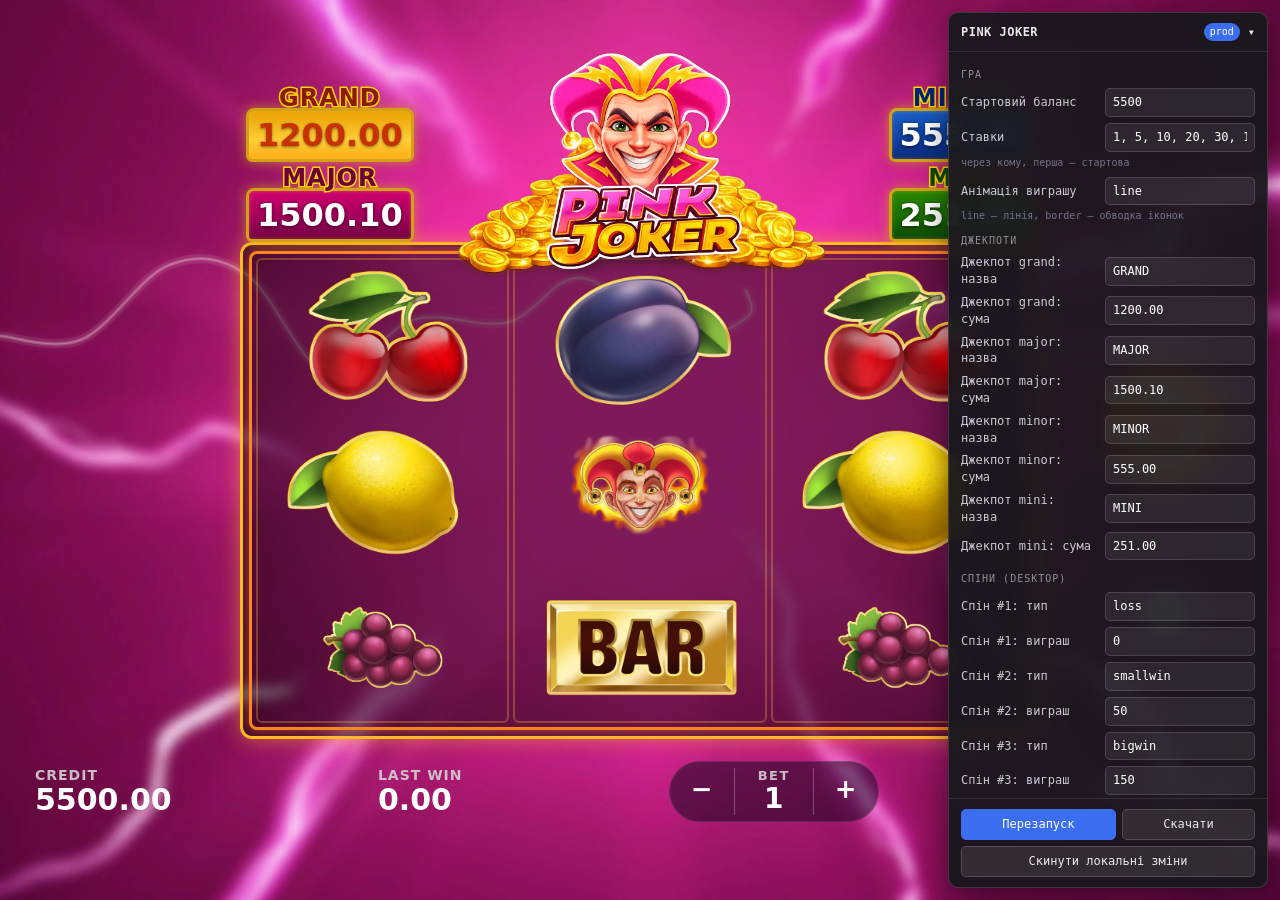
==== commit 18cce497: "uppdate build" ====
--- a/docs/index.html
+++ b/docs/index.html
@@ -5,9 +5,9 @@
 		<meta name="viewport" content="width=device-width, initial-scale=1.0">
 		<link rel="shortcut icon" href="./assets/img/favicon.ico">
 		<title>Pink Joker</title>
-		<script type="module" crossorigin="" src="./js/index.min.js?v=1780492502734"></script>
-		<link rel="modulepreload" crossorigin="" href="./js/common.min.js?v=1780492502734">
-		<link rel="stylesheet" crossorigin="" href="./css/index.min.css?v=1780492502734">
+		<script type="module" crossorigin="" src="./js/index.min.js?v=1792532550575"></script>
+		<link rel="modulepreload" crossorigin="" href="./js/common.min.js?v=1792532550575">
+		<link rel="stylesheet" crossorigin="" href="./css/index.min.css?v=1792532550575">
 	</head>
 	<body>
 		<div class="wrapper">
